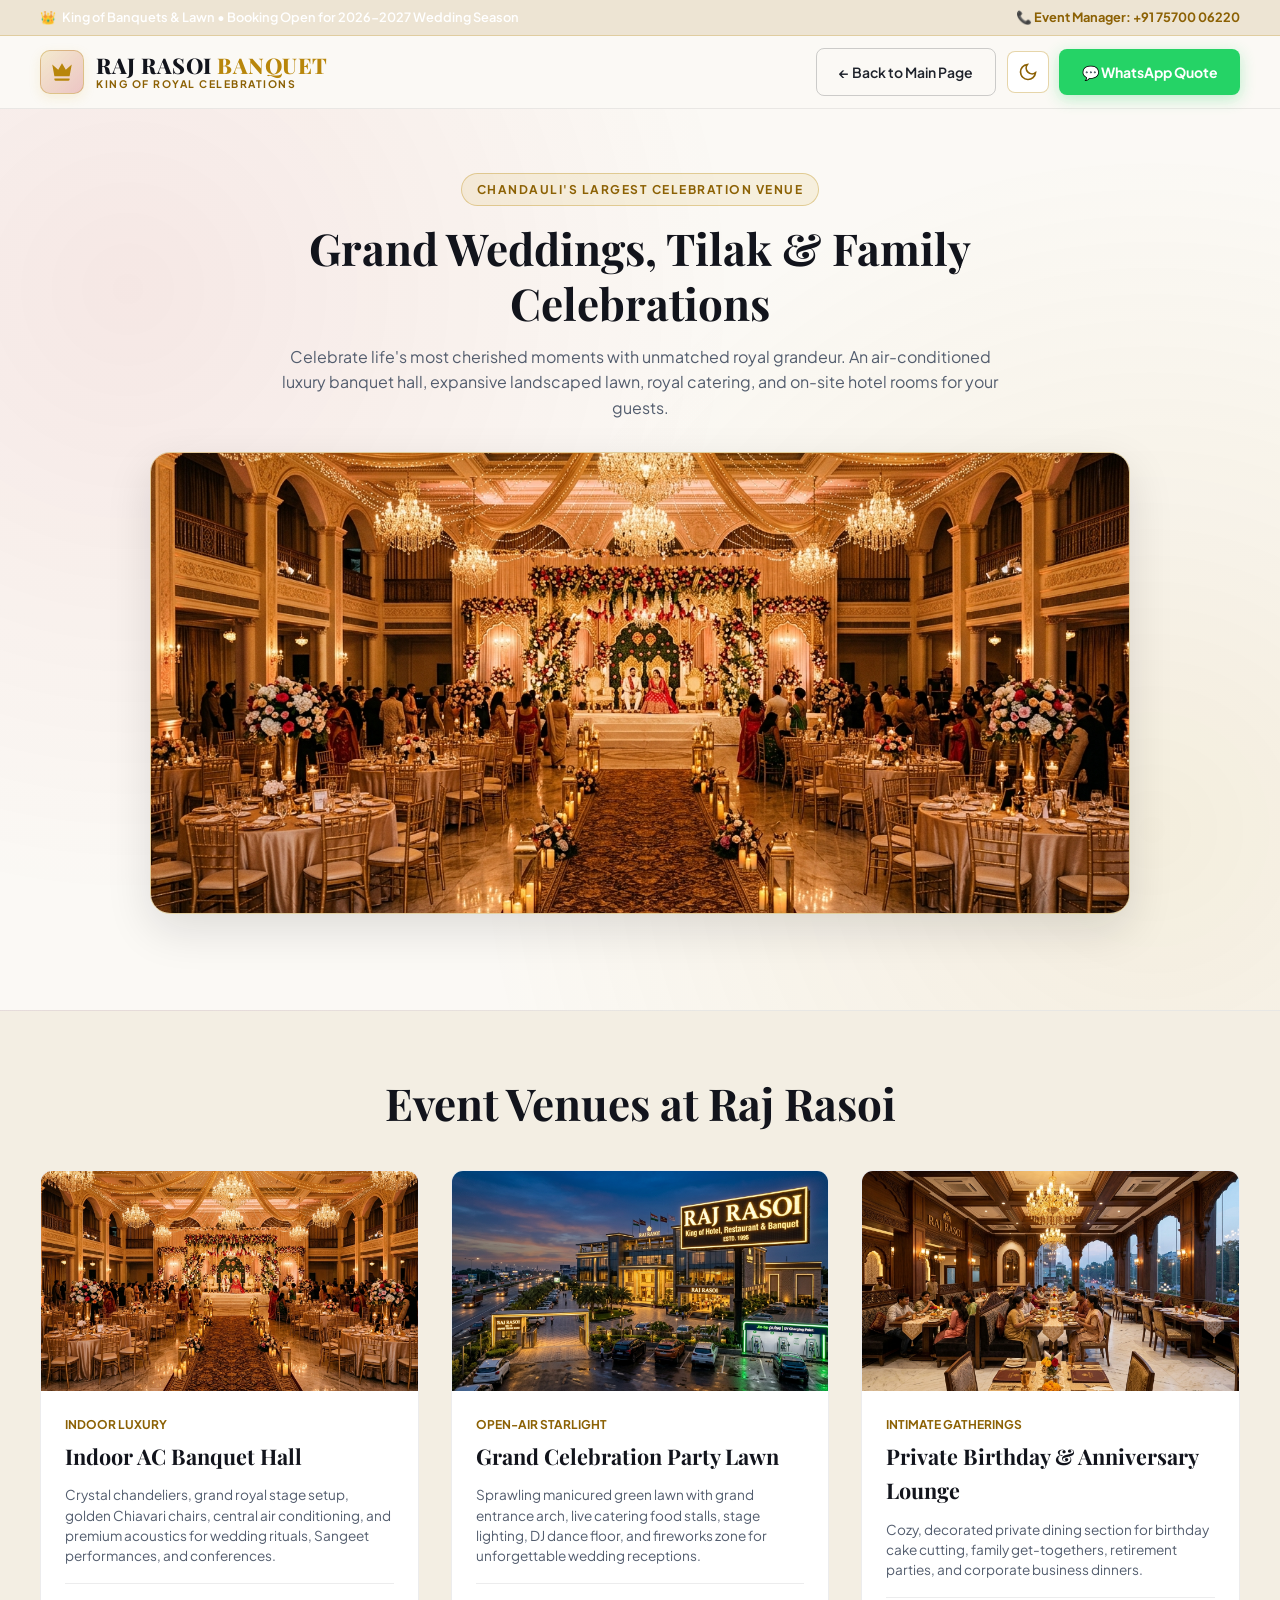
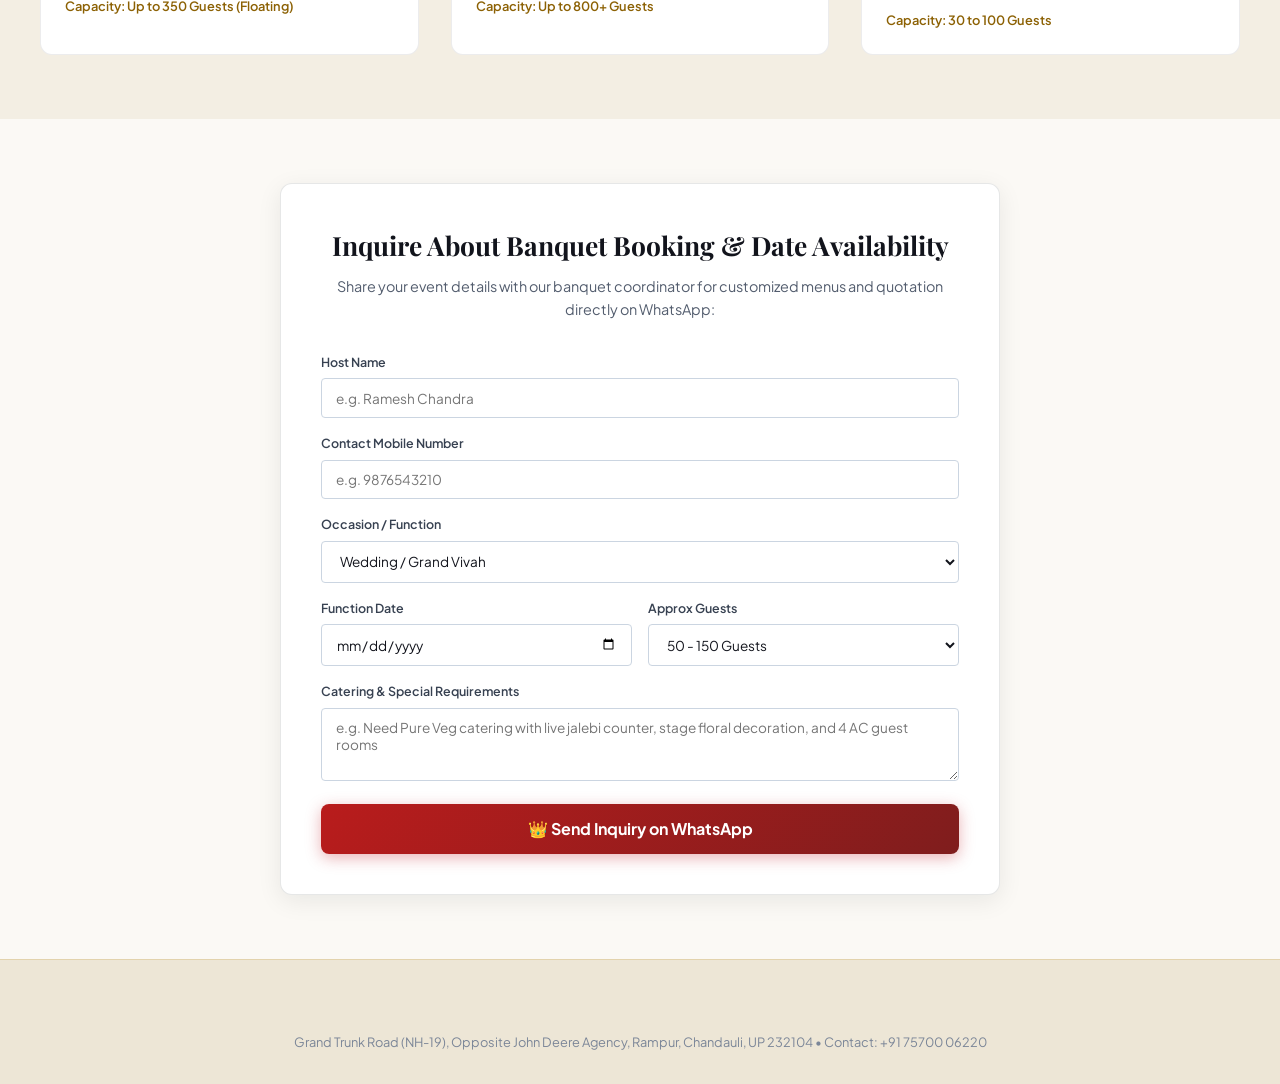
==== banquets.html @ 73fb49f7 "Initial commit: Raj Rasoi (King of Hotel, Restaurants & Banquet) official website with Day/Night the" ====
<!DOCTYPE html>
<html lang="en">
<head>
  <meta charset="UTF-8">
  <meta name="viewport" content="width=device-width, initial-scale=1.0">
  <title>King of Banquets & Wedding Lawn | Raj Rasoi Chandauli (NH-19)</title>
  <meta name="description" content="Chandauli's premier banquet hall and open-air wedding lawn at Raj Rasoi (King of Hotel, Restaurants and Banquet). Host up to 1000+ guests for weddings, Tilak ceremonies, birthdays, and corporate events.">
  
  <link rel="preconnect" href="https://fonts.googleapis.com">
  <link rel="preconnect" href="https://fonts.gstatic.com" crossorigin>
  <link href="https://fonts.googleapis.com/css2?family=Playfair+Display:ital,wght@0,600;0,700;0,800&family=Plus+Jakarta+Sans:wght@400;500;600;700;800&family=Rozha+One&family=Mukta:wght@400;600;700&display=swap" rel="stylesheet">
  
  <link rel="stylesheet" href="assets/css/styles.css">

  <!-- Theme Initialization (Runs before render to prevent flash) -->
  <script>
    (function() {
      var saved = localStorage.getItem('raj_rasoi_theme');
      if (saved === 'light' || (!saved && window.matchMedia && window.matchMedia('(prefers-color-scheme: light)').matches)) {
        document.documentElement.setAttribute('data-theme', 'light');
      } else {
        document.documentElement.setAttribute('data-theme', 'dark');
      }
    })();
  </script>
</head>
<body>

  <!-- Top Bar -->
  <div class="top-notice-bar">
    <div class="container notice-flex">
      <div class="notice-items">
        <div class="notice-item">
          <span style="color:var(--gold-primary);">👑</span>
          <span style="font-weight:600; color:#fff;">King of Banquets & Lawn • Booking Open for 2026-2027 Wedding Season</span>
        </div>
      </div>
      <div class="notice-items">
        <a href="tel:07570006220" style="color:var(--gold-light); font-weight:700;">
          📞 Event Manager: +91 75700 06220
        </a>
      </div>
    </div>
  </div>

  <!-- Header -->
  <header class="navbar">
    <div class="container nav-container">
      <a href="index.html" class="brand-logo">
        <div class="crown-icon-wrap">
          <svg viewBox="0 0 24 24" fill="currentColor"><path d="M5 16L3 5l5.5 5L12 4l3.5 6L21 5l-2 11H5zm14 3c0 .6-.4 1-1 1H6c-.6 0-1-.4-1-1v-1h14v1z"/></svg>
        </div>
        <div class="brand-text">
          <div class="brand-title">RAJ RASOI <span>BANQUET</span></div>
          <div class="brand-tagline">King of Royal Celebrations</div>
        </div>
      </a>

      <div class="nav-actions">
        <a href="index.html" class="btn btn-outline">← Back to Main Page</a>
        <!-- Day / Night Theme Toggle -->
        <button class="theme-toggle-btn" id="themeToggleBtn" title="Switch Theme (Day / Night)" aria-label="Toggle Day and Night Theme">
          <span class="theme-icon sun-icon">
            <svg width="20" height="20" viewBox="0 0 24 24" fill="none" stroke="currentColor" stroke-width="2">
              <circle cx="12" cy="12" r="5"/><line x1="12" y1="1" x2="12" y2="3"/><line x1="12" y1="21" x2="12" y2="23"/>
              <line x1="4.22" y1="4.22" x2="5.64" y2="5.64"/><line x1="18.36" y1="18.36" x2="19.78" y2="19.78"/>
              <line x1="1" y1="12" x2="3" y2="12"/><line x1="21" y1="12" x2="23" y2="12"/>
              <line x1="4.22" y1="19.78" x2="5.64" y2="18.36"/><line x1="18.36" y1="5.64" x2="19.78" y2="4.22"/>
            </svg>
          </span>
          <span class="theme-icon moon-icon">
            <svg width="20" height="20" viewBox="0 0 24 24" fill="none" stroke="currentColor" stroke-width="2">
              <path d="M21 12.79A9 9 0 1 1 11.21 3 7 7 0 0 0 21 12.79z"/>
            </svg>
          </span>
        </button>
        <a href="https://wa.me/917570006220?text=Hello%20Raj%20Rasoi,%20I%20want%20to%20inquire%20about%20Banquet%20Hall%20booking." target="_blank" class="btn btn-whatsapp">
          💬 WhatsApp Quote
        </a>
      </div>
    </div>
  </header>

  <!-- Hero Section -->
  <section class="hero" style="padding: 4rem 0 3rem;">
    <div class="container">
      <div class="section-title-wrap" style="margin-bottom: 2rem;">
        <div class="badge-tag">Chandauli's Largest Celebration Venue</div>
        <h1 class="section-title">Grand Weddings, Tilak & Family Celebrations</h1>
        <p class="section-subtitle">
          Celebrate life's most cherished moments with unmatched royal grandeur. An air-conditioned luxury banquet hall, expansive landscaped lawn, royal catering, and on-site hotel rooms for your guests.
        </p>
      </div>

      <!-- Banquet Visual Showcase -->
      <div style="border-radius:var(--radius-lg); overflow:hidden; border:1px solid var(--border-gold); box-shadow:var(--shadow-lg); max-width:980px; margin:0 auto 3rem;">
        <img src="assets/images/raj_rasoi_banquet.jpg" alt="Raj Rasoi Grand Banquet Hall Decoration" style="width:100%; height:460px; object-fit:cover;">
      </div>
    </div>
  </section>

  <!-- Venue Spaces & Capacities -->
  <section class="section" style="background:var(--bg-secondary); padding:4rem 0;">
    <div class="container">
      <h2 class="section-title" style="text-align:center; margin-bottom:2.5rem;">Event Venues at Raj Rasoi</h2>

      <div style="display:grid; grid-template-columns:repeat(auto-fit, minmax(320px, 1fr)); gap:2rem;">
        <!-- Space 1 -->
        <div style="background:var(--bg-card); border:1px solid var(--border-light); border-radius:var(--radius-md); overflow:hidden;">
          <img src="assets/images/raj_rasoi_banquet.jpg" alt="Indoor AC Royal Hall" style="width:100%; height:220px; object-fit:cover;">
          <div style="padding:1.5rem;">
            <div style="color:var(--gold-light); font-size:0.75rem; font-weight:700; text-transform:uppercase; margin-bottom:0.25rem;">Indoor Luxury</div>
            <h3 style="font-family:var(--font-display); font-size:1.35rem; color:#fff; margin-bottom:0.75rem;">Indoor AC Banquet Hall</h3>
            <p style="font-size:0.85rem; color:var(--text-muted); line-height:1.5; margin-bottom:1rem;">
              Crystal chandeliers, grand royal stage setup, golden Chiavari chairs, central air conditioning, and premium acoustics for wedding rituals, Sangeet performances, and conferences.
            </p>
            <div style="border-top:1px solid var(--border-light); padding-top:0.75rem; font-size:0.8rem; color:var(--gold-light); font-weight:600;">
              Capacity: Up to 350 Guests (Floating)
            </div>
          </div>
        </div>

        <!-- Space 2 -->
        <div style="background:var(--bg-card); border:1px solid var(--border-light); border-radius:var(--radius-md); overflow:hidden;">
          <img src="assets/images/raj_rasoi_facade.jpg" alt="Grand Celebration Party Lawn" style="width:100%; height:220px; object-fit:cover;">
          <div style="padding:1.5rem;">
            <div style="color:var(--gold-light); font-size:0.75rem; font-weight:700; text-transform:uppercase; margin-bottom:0.25rem;">Open-Air Starlight</div>
            <h3 style="font-family:var(--font-display); font-size:1.35rem; color:#fff; margin-bottom:0.75rem;">Grand Celebration Party Lawn</h3>
            <p style="font-size:0.85rem; color:var(--text-muted); line-height:1.5; margin-bottom:1rem;">
              Sprawling manicured green lawn with grand entrance arch, live catering food stalls, stage lighting, DJ dance floor, and fireworks zone for unforgettable wedding receptions.
            </p>
            <div style="border-top:1px solid var(--border-light); padding-top:0.75rem; font-size:0.8rem; color:var(--gold-light); font-weight:600;">
              Capacity: Up to 800+ Guests
            </div>
          </div>
        </div>

        <!-- Space 3 -->
        <div style="background:var(--bg-card); border:1px solid var(--border-light); border-radius:var(--radius-md); overflow:hidden;">
          <img src="assets/images/raj_rasoi_dining.jpg" alt="Private Dining & Birthday Hall" style="width:100%; height:220px; object-fit:cover;">
          <div style="padding:1.5rem;">
            <div style="color:var(--gold-light); font-size:0.75rem; font-weight:700; text-transform:uppercase; margin-bottom:0.25rem;">Intimate Gatherings</div>
            <h3 style="font-family:var(--font-display); font-size:1.35rem; color:#fff; margin-bottom:0.75rem;">Private Birthday & Anniversary Lounge</h3>
            <p style="font-size:0.85rem; color:var(--text-muted); line-height:1.5; margin-bottom:1rem;">
              Cozy, decorated private dining section for birthday cake cutting, family get-togethers, retirement parties, and corporate business dinners.
            </p>
            <div style="border-top:1px solid var(--border-light); padding-top:0.75rem; font-size:0.8rem; color:var(--gold-light); font-weight:600;">
              Capacity: 30 to 100 Guests
            </div>
          </div>
        </div>
      </div>
    </div>
  </section>

  <!-- Banquet Lead Form Section -->
  <section class="section" style="background:var(--bg-primary); padding:4rem 0;">
    <div class="container" style="max-width:760px;">
      <div class="banquet-form-card" style="padding:2.5rem;">
        <h3 style="font-family:var(--font-display); font-size:1.65rem; color:#fff; text-align:center; margin-bottom:0.5rem;">
          Inquire About Banquet Booking & Date Availability
        </h3>
        <p style="color:var(--text-muted); font-size:0.9rem; text-align:center; margin-bottom:2rem;">
          Share your event details with our banquet coordinator for customized menus and quotation directly on WhatsApp:
        </p>

        <form id="banquetInquiryForm">
          <div class="form-group">
            <label class="form-label">Host Name</label>
            <input type="text" id="banquetName" class="form-input" placeholder="e.g. Ramesh Chandra" required>
          </div>

          <div class="form-group">
            <label class="form-label">Contact Mobile Number</label>
            <input type="tel" id="banquetPhone" class="form-input" placeholder="e.g. 9876543210" required>
          </div>

          <div class="form-group">
            <label class="form-label">Occasion / Function</label>
            <select id="banquetEventType" class="form-select">
              <option value="Wedding / Grand Vivah">Wedding / Grand Vivah</option>
              <option value="Tilak Samaroh / Sagai">Tilak Samaroh / Sagai</option>
              <option value="Ring Ceremony / Sangeet">Ring Ceremony / Sangeet</option>
              <option value="Birthday Party Celebration">Birthday Party Celebration</option>
              <option value="Anniversary Party">Anniversary Party</option>
              <option value="Corporate Event / Conference">Corporate Event / Conference</option>
            </select>
          </div>

          <div style="display:grid; grid-template-columns:1fr 1fr; gap:1rem;">
            <div class="form-group">
              <label class="form-label">Function Date</label>
              <input type="date" id="banquetDate" class="form-input">
            </div>
            <div class="form-group">
              <label class="form-label">Approx Guests</label>
              <select id="banquetGuests" class="form-select">
                <option value="50 - 150 Guests">50 - 150 Guests</option>
                <option value="150 - 300 Guests">150 - 300 Guests</option>
                <option value="300 - 600 Guests">300 - 600 Guests</option>
                <option value="600 - 1000+ Guests">600 - 1000+ Guests</option>
              </select>
            </div>
          </div>

          <div class="form-group">
            <label class="form-label">Catering & Special Requirements</label>
            <textarea id="banquetNotes" class="form-textarea" rows="3" placeholder="e.g. Need Pure Veg catering with live jalebi counter, stage floral decoration, and 4 AC guest rooms"></textarea>
          </div>

          <button type="submit" class="btn btn-royal" style="width:100%; padding:0.9rem; font-size:1rem;">
            👑 Send Inquiry on WhatsApp
          </button>
        </form>
      </div>
    </div>
  </section>

  <!-- Footer -->
  <footer class="footer">
    <div class="container" style="text-align:center;">
      <p style="margin-bottom:0.5rem;">
      <p style="font-size:0.8rem; color:var(--text-dim);">
        Grand Trunk Road (NH-19), Opposite John Deere Agency, Rampur, Chandauli, UP 232104 • Contact: +91 75700 06220
      </p>
    </div>
  </footer>

  <!-- Mobile Bottom Sticky Bar -->
  <div class="mobile-bottom-bar">
    <a href="tel:07570006220" class="mobile-bottom-item">
      <svg viewBox="0 0 24 24" fill="none" stroke="currentColor" stroke-width="2"><path d="M22 16.92v3a2 2 0 01-2.18 2 19.79 19.79 0 01-8.63-3.07 19.5 19.5 0 01-6-6 19.79 19.79 0 01-3.07-8.67A2 2 0 014.11 2h3a2 2 0 012 1.72 12.84 12.84 0 00.7 2.81 2 2 0 01-.45 2.11L8.09 9.91a16 16 0 006 6l1.27-1.27a2 2 0 012.11-.45 12.84 12.84 0 002.81.7A2 2 0 0122 16.92z"/></svg>
      <span>Call</span>
    </a>
    <a href="https://wa.me/917570006220?text=Hello%20Raj%20Rasoi,%20I%20want%20to%20inquire%20about%20Banquet%20booking." target="_blank" class="mobile-bottom-item">
      <svg viewBox="0 0 24 24" fill="currentColor"><path d="M.057 24l1.687-6.163c-1.041-1.804-1.588-3.849-1.587-5.946.003-6.556 5.338-11.891 11.893-11.891 3.181.001 6.167 1.24 8.413 3.488 2.245 2.248 3.481 5.236 3.48 8.414-.003 6.557-5.338 11.892-11.893 11.892-1.99-.001-3.951-.5-5.688-1.448l-6.305 1.654zm6.597-3.807c1.676.995 3.276 1.591 5.392 1.592 5.448 0 9.886-4.434 9.889-9.885.002-5.462-4.415-9.89-9.881-9.892-5.452 0-9.887 4.434-9.889 9.884-.001 2.225.651 3.891 1.746 5.634l-.999 3.648 3.742-.981zm11.387-5.464c-.074-.124-.272-.198-.57-.347-.297-.149-1.758-.868-2.031-.967-.272-.099-.47-.149-.669.149-.198.297-.768.967-.941 1.165-.173.198-.347.223-.644.074-.297-.149-1.255-.462-2.39-1.475-.883-.788-1.48-1.761-1.653-2.059-.173-.297-.018-.458.13-.606.134-.133.297-.347.446-.521.151-.172.2-.296.3-.495.099-.198.05-.372-.025-.521-.075-.148-.669-1.611-.916-2.206-.242-.579-.487-.501-.669-.51l-.57-.01c-.198 0-.52.074-.792.372s-1.04 1.016-1.04 2.479 1.065 2.876 1.213 3.074c.149.198 2.095 3.2 5.076 4.487.709.306 1.263.489 1.694.626.712.226 1.36.194 1.872.118.571-.085 1.758-.719 2.006-1.413.248-.695.248-1.29.173-1.414z"/></svg>
      <span>WhatsApp</span>
    </a>
    <a href="banquets.html" class="mobile-bottom-item active">
      <svg viewBox="0 0 24 24" fill="none" stroke="currentColor" stroke-width="2"><path d="M12 2l3.09 6.26L22 9.27l-5 4.87 1.18 6.88L12 17.77l-6.18 3.25L7 14.14 2 9.27l6.91-1.01L12 2z"/></svg>
      <span>Banquets</span>
    </a>
    <a href="menu.html" class="mobile-bottom-item">
      <svg viewBox="0 0 24 24" fill="none" stroke="currentColor" stroke-width="2"><path d="M18 2v6a3 3 0 0 1-3 3 3 3 0 0 1-3-3V2M15 11v11M5 2v8a2 2 0 0 0 2 2h0a2 2 0 0 0 2-2V2M7 12v10"/></svg>
      <span>Menu</span>
    </a>
    <a href="https://www.google.co.in/maps/place/Raj+Rasoi+(King+of+hotel+restaurants+and+banquet)/@25.2571788,83.2780063,2586m/data=!3m1!1e3!4m15!1m8!3m7!1s0x398e163113f2ddc9:0x96f45a8d2ad5f158!2sChandauli,+Uttar+Pradesh+232104!3b1!8m2!3d25.2604696!4d83.264538!16zL20vMDk4NmI4!3m5!1s0x398e175f91fd9eb9:0xf2cc60d8749e1bf0!8m2!3d25.2584902!4d83.2917767!16s%2Fg%2F11jrlz2f46" target="_blank" class="mobile-bottom-item">
      <svg viewBox="0 0 24 24" fill="none" stroke="currentColor" stroke-width="2"><polygon points="3 11 22 2 13 21 11 13 3 11"/></svg>
      <span>Route</span>
    </a>
  </div>

  <script src="assets/js/main.js"></script>
</body>
</html>
---- assets/css/styles.css ----
/* ==========================================================================
   RAJ RASOI - KING OF HOTEL, RESTAURANTS & BANQUET
   Grand Trunk Road (NH-19), Rampur, Opposite John Deere, Chandauli, UP 232104
   Ultra-Luxury Royal Architectural Hospitality Theme
   ========================================================================== */

:root, [data-theme="dark"] {
  /* Royal Night Theme Palette */
  --bg-primary: #0a0c10;
  --bg-secondary: #11141c;
  --bg-card: #161b26;
  --bg-card-hover: #1c2230;
  --bg-glass: rgba(16, 20, 29, 0.92);

  /* Gold & Brass Accents */
  --gold-primary: #d4af37;
  --gold-light: #f3cf65;
  --gold-dark: #b8860b;
  --gold-gradient: linear-gradient(135deg, #f5d77f 0%, #d4af37 50%, #aa8210 100%);

  /* Royal Crimson / Burgundy Accents */
  --royal-red: #c0262d;
  --royal-red-dark: #8b181e;
  --royal-red-light: #e03e46;
  --red-gradient: linear-gradient(135deg, #c0262d 0%, #8b181e 100%);

  /* EV Green Accent */
  --ev-green: #00d26a;
  --ev-green-dark: #009e4f;
  --ev-glow: rgba(0, 210, 106, 0.25);

  /* Veg / Non-Veg Indicators */
  --color-veg: #10b981;
  --color-nonveg: #ef4444;

  /* Typography Colors */
  --text-main: #f8fafc;
  --text-muted: #94a3b8;
  --text-dim: #64748b;
  --text-heading: #ffffff;

  /* Borders & Shadows */
  --border-light: rgba(255, 255, 255, 0.08);
  --border-subtle: rgba(255, 255, 255, 0.14);
  --border-gold: rgba(212, 175, 55, 0.35);
  --border-gold-hover: rgba(212, 175, 55, 0.75);

  --shadow-sm: 0 4px 14px rgba(0, 0, 0, 0.4);
  --shadow-md: 0 10px 30px rgba(0, 0, 0, 0.55);
  --shadow-lg: 0 20px 50px rgba(0, 0, 0, 0.75);
  --shadow-gold: 0 8px 30px rgba(212, 175, 55, 0.2);

  --theme-toggle-bg: #161b26;
  --theme-toggle-border: rgba(212, 175, 55, 0.35);
  --theme-toggle-color: #f3cf65;

  /* Geometry & Fonts */
  --radius-xs: 4px;
  --radius-sm: 8px;
  --radius-md: 12px;
  --radius-lg: 20px;
  --radius-full: 9999px;

  --font-sans: 'Plus Jakarta Sans', system-ui, -apple-system, BlinkMacSystemFont, 'Segoe UI', Roboto, sans-serif;
  --font-display: 'Playfair Display', Georgia, serif;
  --font-hindi: 'Rozha One', 'Mukta', sans-serif;

  --transition: all 0.25s cubic-bezier(0.16, 1, 0.3, 1);
}

[data-theme="light"] {
  /* Royal Sandstone & Warm Gold Day Theme */
  --bg-primary: #fbf9f5;
  --bg-secondary: #f3eee3;
  --bg-card: #ffffff;
  --bg-card-hover: #fcfbfa;
  --bg-glass: rgba(251, 249, 245, 0.94);

  --gold-primary: #b8860b;
  --gold-light: #8c6104;
  --gold-dark: #6e4a02;
  --gold-gradient: linear-gradient(135deg, #d4a938 0%, #b8860b 50%, #8c6104 100%);

  --royal-red: #b91c1c;
  --royal-red-dark: #7f1d1d;
  --royal-red-light: #dc2626;
  --red-gradient: linear-gradient(135deg, #b91c1c 0%, #7f1d1d 100%);

  --ev-green: #059669;
  --ev-green-dark: #047857;
  --ev-glow: rgba(5, 150, 105, 0.2);

  --color-veg: #059669;
  --color-nonveg: #dc2626;

  --text-main: #1f242e;
  --text-muted: #535d6e;
  --text-dim: #7b8698;
  --text-heading: #11141c;

  --border-light: rgba(17, 20, 28, 0.08);
  --border-subtle: rgba(17, 20, 28, 0.14);
  --border-gold: rgba(184, 134, 11, 0.35);
  --border-gold-hover: rgba(184, 134, 11, 0.8);

  --shadow-sm: 0 2px 10px rgba(17, 20, 28, 0.05);
  --shadow-md: 0 6px 24px rgba(17, 20, 28, 0.08);
  --shadow-lg: 0 16px 45px rgba(17, 20, 28, 0.12);
  --shadow-gold: 0 6px 24px rgba(184, 134, 11, 0.15);

  --theme-toggle-bg: #ffffff;
  --theme-toggle-border: rgba(184, 134, 11, 0.35);
  --theme-toggle-color: #8c6104;
}

/* Base Reset */
*, *::before, *::after {
  box-sizing: border-box;
  margin: 0;
  padding: 0;
}

html {
  scroll-behavior: smooth;
  font-size: 16px;
  -webkit-font-smoothing: antialiased;
}

body {
  font-family: var(--font-sans);
  background-color: var(--bg-primary);
  color: var(--text-main);
  line-height: 1.6;
  overflow-x: hidden;
  padding-bottom: 72px; /* space for mobile bottom bar */
}

@media (min-width: 992px) {
  body {
    padding-bottom: 0;
  }
}

img {
  max-width: 100%;
  height: auto;
  display: block;
}

a {
  color: inherit;
  text-decoration: none;
  transition: var(--transition);
}

button {
  font-family: inherit;
  cursor: pointer;
  border: none;
  outline: none;
  background: none;
  transition: var(--transition);
}

ul, ol {
  list-style: none;
}

/* Container */
.container {
  width: 100%;
  max-width: 1240px;
  margin: 0 auto;
  padding: 0 1.25rem;
}

/* Typography Helpers */
.font-display {
  font-family: var(--font-display);
}

.text-gold {
  color: var(--gold-primary);
}

.text-gradient-gold {
  background: var(--gold-gradient);
  -webkit-background-clip: text;
  -webkit-text-fill-color: transparent;
}

.text-gradient-red {
  background: linear-gradient(135deg, #f87171, #dc2626);
  -webkit-background-clip: text;
  -webkit-text-fill-color: transparent;
}

.hindi-text {
  font-family: var(--font-hindi);
  letter-spacing: 0.5px;
}

/* Buttons */
.btn {
  display: inline-flex;
  align-items: center;
  justify-content: center;
  gap: 0.5rem;
  font-weight: 600;
  font-size: 0.875rem;
  padding: 0.75rem 1.4rem;
  border-radius: var(--radius-sm);
  transition: var(--transition);
  text-align: center;
  white-space: nowrap;
}

.btn-primary {
  background: var(--gold-gradient);
  color: #0c0d12;
  box-shadow: 0 4px 15px rgba(212, 175, 55, 0.3);
  font-weight: 700;
}

.btn-primary:hover {
  filter: brightness(1.1);
  transform: translateY(-2px);
  box-shadow: 0 6px 20px rgba(212, 175, 55, 0.45);
}

.btn-royal {
  background: var(--red-gradient);
  color: #ffffff;
  box-shadow: 0 4px 15px rgba(192, 38, 45, 0.35);
  font-weight: 700;
}

.btn-royal:hover {
  filter: brightness(1.15);
  transform: translateY(-2px);
  box-shadow: 0 6px 20px rgba(192, 38, 45, 0.5);
}

.btn-outline {
  background: transparent;
  color: #fff;
  border: 1px solid var(--border-subtle);
}

.btn-outline:hover {
  border-color: var(--gold-primary);
  color: var(--gold-light);
  background: rgba(212, 175, 55, 0.08);
}

.btn-whatsapp {
  background: #25d366;
  color: #ffffff;
  font-weight: 700;
  box-shadow: 0 4px 15px rgba(37, 211, 102, 0.3);
}

.btn-whatsapp:hover {
  background: #20bd5a;
  transform: translateY(-2px);
  box-shadow: 0 6px 20px rgba(37, 211, 102, 0.45);
}

.btn-ev {
  background: linear-gradient(135deg, #00d26a 0%, #009e4f 100%);
  color: #ffffff;
  font-weight: 700;
  box-shadow: 0 4px 15px rgba(0, 210, 106, 0.3);
}

.btn-ev:hover {
  filter: brightness(1.1);
  transform: translateY(-2px);
  box-shadow: 0 6px 20px rgba(0, 210, 106, 0.45);
}

.btn-call {
  background: rgba(255, 255, 255, 0.08);
  color: #fff;
  border: 1px solid var(--border-light);
}

.btn-call:hover {
  background: rgba(255, 255, 255, 0.15);
}

/* Section Header Styles */
.section {
  padding: 5rem 0;
}

.section-title-wrap {
  text-align: center;
  max-width: 720px;
  margin: 0 auto 3.5rem;
}

.badge-tag {
  display: inline-flex;
  align-items: center;
  gap: 0.4rem;
  background: rgba(212, 175, 55, 0.12);
  border: 1px solid var(--border-gold);
  color: var(--gold-light);
  font-size: 0.75rem;
  font-weight: 700;
  text-transform: uppercase;
  letter-spacing: 1.5px;
  padding: 0.35rem 0.9rem;
  border-radius: var(--radius-full);
  margin-bottom: 0.9rem;
}

.badge-tag-ev {
  background: rgba(0, 210, 106, 0.12);
  border-color: rgba(0, 210, 106, 0.35);
  color: #00d26a;
}

.badge-tag-hotel {
  background: rgba(192, 38, 45, 0.12);
  border-color: rgba(192, 38, 45, 0.35);
  color: #f87171;
}

.section-title {
  font-family: var(--font-display);
  font-size: clamp(2rem, 3.5vw, 2.75rem);
  font-weight: 700;
  color: #ffffff;
  line-height: 1.25;
  margin-bottom: 0.85rem;
}

.section-subtitle {
  color: var(--text-muted);
  font-size: 1rem;
  line-height: 1.6;
}

/* ==========================================================================
   TOP HIGHWAY NOTICE BAR
   ========================================================================== */
.top-notice-bar {
  background: #06070a;
  border-bottom: 1px solid var(--border-light);
  padding: 0.45rem 0;
  font-size: 0.8rem;
  color: var(--text-muted);
}

.notice-flex {
  display: flex;
  justify-content: space-between;
  align-items: center;
  flex-wrap: wrap;
  gap: 0.75rem;
}

.notice-items {
  display: flex;
  align-items: center;
  gap: 1.25rem;
  flex-wrap: wrap;
}

.notice-item {
  display: flex;
  align-items: center;
  gap: 0.4rem;
}

.live-indicator {
  width: 8px;
  height: 8px;
  border-radius: 50%;
  background: var(--ev-green);
  box-shadow: 0 0 10px var(--ev-green);
  display: inline-block;
  animation: pulse-dot 2s infinite;
}

@keyframes pulse-dot {
  0% { transform: scale(0.95); box-shadow: 0 0 0 0 rgba(0, 210, 106, 0.7); }
  70% { transform: scale(1.1); box-shadow: 0 0 0 6px rgba(0, 210, 106, 0); }
  100% { transform: scale(0.95); box-shadow: 0 0 0 0 rgba(0, 210, 106, 0); }
}

.ev-badge-pill {
  background: rgba(0, 210, 106, 0.15);
  border: 1px solid rgba(0, 210, 106, 0.4);
  color: #00d26a;
  padding: 0.15rem 0.5rem;
  border-radius: 4px;
  font-weight: 700;
  font-size: 0.72rem;
  display: inline-flex;
  align-items: center;
  gap: 0.25rem;
}

/* ==========================================================================
   NAVIGATION
   ========================================================================== */
.navbar {
  position: sticky;
  top: 0;
  z-index: 100;
  background: var(--bg-glass);
  backdrop-filter: blur(14px);
  -webkit-backdrop-filter: blur(14px);
  border-bottom: 1px solid var(--border-light);
  padding: 0.75rem 0;
  transition: var(--transition);
}

.nav-container {
  display: flex;
  justify-content: space-between;
  align-items: center;
}

.brand-logo {
  display: flex;
  align-items: center;
  gap: 0.75rem;
}

.crown-icon-wrap {
  width: 44px;
  height: 44px;
  border-radius: 10px;
  background: linear-gradient(135deg, rgba(212, 175, 55, 0.2), rgba(192, 38, 45, 0.25));
  border: 1px solid var(--border-gold);
  display: flex;
  align-items: center;
  justify-content: center;
  color: var(--gold-primary);
  box-shadow: 0 4px 12px rgba(212, 175, 55, 0.15);
}

.crown-icon-wrap svg {
  width: 26px;
  height: 26px;
}

.brand-text {
  display: flex;
  flex-direction: column;
}

.brand-title {
  font-family: var(--font-display);
  font-size: 1.35rem;
  font-weight: 800;
  letter-spacing: 0.5px;
  color: #ffffff;
  line-height: 1.1;
}

.brand-title span {
  color: var(--gold-primary);
}

.brand-tagline {
  font-size: 0.65rem;
  font-weight: 700;
  text-transform: uppercase;
  letter-spacing: 1.5px;
  color: var(--gold-light);
  line-height: 1.2;
}

.nav-links {
  display: none;
  align-items: center;
  gap: 1.5rem;
}

@media (min-width: 992px) {
  .nav-links {
    display: flex;
  }
}

.nav-link {
  font-size: 0.875rem;
  font-weight: 600;
  color: var(--text-muted);
  position: relative;
  padding: 0.4rem 0;
}

.nav-link:hover,
.nav-link.active {
  color: var(--gold-light);
}

.nav-link.active::after {
  content: '';
  position: absolute;
  bottom: 0;
  left: 0;
  width: 100%;
  height: 2px;
  background: var(--gold-primary);
  border-radius: 2px;
}

.nav-actions {
  display: flex;
  align-items: center;
  gap: 0.65rem;
}

/* Day / Night Theme Toggle Button */
.theme-toggle-btn {
  position: relative;
  width: 42px;
  height: 42px;
  border-radius: var(--radius-sm);
  background: var(--theme-toggle-bg);
  border: 1px solid var(--theme-toggle-border);
  color: var(--theme-toggle-color);
  display: inline-flex;
  align-items: center;
  justify-content: center;
  cursor: pointer;
  transition: var(--transition);
  flex-shrink: 0;
}

.theme-toggle-btn:hover {
  border-color: var(--gold-primary);
  transform: translateY(-2px);
  box-shadow: 0 4px 14px rgba(212, 175, 55, 0.25);
}

.theme-icon {
  position: absolute;
  width: 20px;
  height: 20px;
  display: flex;
  align-items: center;
  justify-content: center;
  transition: transform 0.35s cubic-bezier(0.4, 0, 0.2, 1), opacity 0.3s ease;
}

/* Dark mode: show Sun icon to switch to day */
:root .sun-icon, [data-theme="dark"] .sun-icon {
  opacity: 1;
  transform: rotate(0deg) scale(1);
}
:root .moon-icon, [data-theme="dark"] .moon-icon {
  opacity: 0;
  transform: rotate(90deg) scale(0.4);
  pointer-events: none;
}

/* Light mode: show Moon icon to switch to night */
[data-theme="light"] .sun-icon {
  opacity: 0;
  transform: rotate(-90deg) scale(0.4);
  pointer-events: none;
}
[data-theme="light"] .moon-icon {
  opacity: 1;
  transform: rotate(0deg) scale(1);
}

.cart-toggle-btn {
  position: relative;
  width: 42px;
  height: 42px;
  border-radius: var(--radius-sm);
  background: var(--bg-card);
  border: 1px solid var(--border-gold);
  color: var(--gold-primary);
  display: flex;
  align-items: center;
  justify-content: center;
  transition: var(--transition);
}

.cart-toggle-btn:hover {
  background: rgba(212, 175, 55, 0.15);
  transform: scale(1.05);
}

.cart-count-badge {
  position: absolute;
  top: -6px;
  right: -6px;
  background: var(--royal-red);
  color: #ffffff;
  font-size: 0.7rem;
  font-weight: 800;
  min-width: 18px;
  height: 18px;
  border-radius: 9999px;
  display: flex;
  align-items: center;
  justify-content: center;
  padding: 0 4px;
  border: 2px solid var(--bg-primary);
}

.mobile-nav-toggle {
  display: flex;
  align-items: center;
  justify-content: center;
  width: 40px;
  height: 40px;
  border-radius: var(--radius-sm);
  background: var(--bg-card);
  border: 1px solid var(--border-light);
  color: #fff;
}

@media (min-width: 992px) {
  .mobile-nav-toggle {
    display: none;
  }
}

/* Mobile Drawer Navigation */
.mobile-nav-menu {
  position: fixed;
  top: 0;
  right: -100%;
  width: 82%;
  max-width: 320px;
  height: 100vh;
  background: var(--bg-secondary);
  border-left: 1px solid var(--border-gold);
  z-index: 1000;
  padding: 2rem 1.5rem;
  display: flex;
  flex-direction: column;
  transition: right 0.3s ease-in-out;
  box-shadow: -10px 0 30px rgba(0,0,0,0.8);
}

.mobile-nav-menu.open {
  right: 0;
}

.mobile-nav-header {
  display: flex;
  justify-content: space-between;
  align-items: center;
  margin-bottom: 2rem;
  padding-bottom: 1rem;
  border-bottom: 1px solid var(--border-light);
}

.mobile-nav-links {
  display: flex;
  flex-direction: column;
  gap: 1.25rem;
}

.mobile-nav-link {
  font-size: 1.05rem;
  font-weight: 600;
  color: #e2e8f0;
  display: flex;
  align-items: center;
  gap: 0.75rem;
}

.mobile-nav-link:hover {
  color: var(--gold-light);
}

.mobile-nav-overlay {
  position: fixed;
  inset: 0;
  background: rgba(0,0,0,0.7);
  z-index: 999;
  opacity: 0;
  pointer-events: none;
  transition: opacity 0.3s ease;
}

.mobile-nav-overlay.open {
  opacity: 1;
  pointer-events: auto;
}

/* ==========================================================================
   HERO SECTION
   ========================================================================== */
.hero {
  position: relative;
  padding: 3.5rem 0 4rem;
  background: radial-gradient(circle at 10% 20%, rgba(192, 38, 45, 0.12) 0%, transparent 45%),
              radial-gradient(circle at 90% 80%, rgba(212, 175, 55, 0.08) 0%, transparent 50%),
              var(--bg-primary);
  border-bottom: 1px solid var(--border-light);
  overflow: hidden;
}

.hero-grid {
  display: grid;
  grid-template-columns: 1fr;
  gap: 3rem;
  align-items: center;
}

@media (min-width: 992px) {
  .hero-grid {
    grid-template-columns: 1.05fr 0.95fr;
  }
}

.hero-content {
  position: relative;
  z-index: 2;
}

.hero-pill-row {
  display: flex;
  align-items: center;
  gap: 0.75rem;
  flex-wrap: wrap;
  margin-bottom: 1.25rem;
}

.hero-rating-box {
  display: inline-flex;
  align-items: center;
  gap: 0.5rem;
  background: rgba(255, 255, 255, 0.05);
  border: 1px solid var(--border-subtle);
  border-radius: var(--radius-full);
  padding: 0.35rem 0.85rem;
  font-size: 0.8rem;
}

.stars {
  color: #f59e0b;
  display: flex;
  align-items: center;
  gap: 2px;
}

.hero-title {
  font-family: var(--font-display);
  font-size: clamp(2.35rem, 5vw, 3.65rem);
  font-weight: 800;
  line-height: 1.15;
  color: #ffffff;
  margin-bottom: 0.85rem;
}

.hero-hindi-tag {
  font-family: var(--font-hindi);
  font-size: 1.25rem;
  color: var(--gold-light);
  margin-bottom: 1.25rem;
  font-weight: 600;
}

.hero-desc {
  font-size: 1.05rem;
  color: var(--text-muted);
  line-height: 1.65;
  margin-bottom: 2rem;
  max-width: 580px;
}

.hero-btn-group {
  display: flex;
  align-items: center;
  gap: 0.85rem;
  flex-wrap: wrap;
  margin-bottom: 2.5rem;
}

.hero-quick-features {
  display: grid;
  grid-template-columns: repeat(2, 1fr);
  gap: 1rem;
  padding-top: 1.5rem;
  border-top: 1px solid var(--border-light);
}

@media (min-width: 640px) {
  .hero-quick-features {
    grid-template-columns: repeat(4, 1fr);
  }
}

.quick-feature-item {
  display: flex;
  align-items: flex-start;
  gap: 0.65rem;
}

.qf-icon {
  width: 34px;
  height: 34px;
  border-radius: 8px;
  background: rgba(212, 175, 55, 0.1);
  border: 1px solid var(--border-gold);
  color: var(--gold-primary);
  display: flex;
  align-items: center;
  justify-content: center;
  flex-shrink: 0;
}

.qf-icon.green {
  background: rgba(0, 210, 106, 0.1);
  border-color: rgba(0, 210, 106, 0.35);
  color: var(--ev-green);
}

.qf-icon.red {
  background: rgba(192, 38, 45, 0.1);
  border-color: rgba(192, 38, 45, 0.35);
  color: var(--royal-red-light);
}

.qf-text h5 {
  font-size: 0.85rem;
  font-weight: 700;
  color: #ffffff;
}

.qf-text p {
  font-size: 0.72rem;
  color: var(--text-dim);
}

/* Hero Visual Showcase */
.hero-visual-card {
  position: relative;
  border-radius: var(--radius-lg);
  overflow: hidden;
  border: 1px solid var(--border-gold);
  box-shadow: var(--shadow-lg), var(--shadow-gold);
  background: var(--bg-card);
}

.hero-visual-card img {
  width: 100%;
  height: 440px;
  object-fit: cover;
  transition: transform 0.6s cubic-bezier(0.16, 1, 0.3, 1);
}

.hero-visual-card:hover img {
  transform: scale(1.03);
}

.hero-visual-overlay {
  position: absolute;
  inset: 0;
  background: linear-gradient(to top, rgba(10, 12, 16, 0.95) 0%, rgba(10, 12, 16, 0.4) 50%, transparent 100%);
  display: flex;
  flex-direction: column;
  justify-content: space-between;
  padding: 1.5rem;
}

.visual-top-tags {
  display: flex;
  justify-content: space-between;
  align-items: center;
  flex-wrap: wrap;
  gap: 0.5rem;
}

.visual-badge {
  background: rgba(10, 12, 16, 0.85);
  backdrop-filter: blur(8px);
  border: 1px solid var(--border-gold);
  color: var(--gold-light);
  font-size: 0.75rem;
  font-weight: 700;
  padding: 0.35rem 0.85rem;
  border-radius: var(--radius-full);
}

.visual-badge-ev {
  background: rgba(0, 210, 106, 0.2);
  backdrop-filter: blur(8px);
  border: 1px solid rgba(0, 210, 106, 0.6);
  color: #00d26a;
  font-size: 0.75rem;
  font-weight: 700;
  padding: 0.35rem 0.85rem;
  border-radius: var(--radius-full);
  display: flex;
  align-items: center;
  gap: 0.35rem;
}

.visual-bottom-info {
  background: rgba(17, 20, 28, 0.85);
  backdrop-filter: blur(10px);
  border: 1px solid var(--border-light);
  border-radius: var(--radius-md);
  padding: 1rem 1.25rem;
}

.visual-bottom-info h4 {
  font-family: var(--font-display);
  font-size: 1.2rem;
  color: #fff;
  margin-bottom: 0.25rem;
}

.visual-bottom-info p {
  font-size: 0.8rem;
  color: var(--text-muted);
}

/* ==========================================================================
   THE 4 PILLARS (SERVICES OVERVIEW)
   ========================================================================== */
.pillars-section {
  background: var(--bg-secondary);
  border-bottom: 1px solid var(--border-light);
}

.pillars-grid {
  display: grid;
  grid-template-columns: 1fr;
  gap: 1.5rem;
}

@media (min-width: 640px) {
  .pillars-grid {
    grid-template-columns: repeat(2, 1fr);
  }
}

@media (min-width: 1024px) {
  .pillars-grid {
    grid-template-columns: repeat(4, 1fr);
  }
}

.pillar-card {
  background: var(--bg-card);
  border: 1px solid var(--border-light);
  border-radius: var(--radius-md);
  overflow: hidden;
  transition: var(--transition);
  display: flex;
  flex-direction: column;
}

.pillar-card:hover {
  transform: translateY(-6px);
  border-color: var(--border-gold);
  box-shadow: var(--shadow-md);
}

.pillar-img-wrap {
  position: relative;
  height: 190px;
  overflow: hidden;
}

.pillar-img-wrap img {
  width: 100%;
  height: 100%;
  object-fit: cover;
  transition: transform 0.5s ease;
}

.pillar-card:hover .pillar-img-wrap img {
  transform: scale(1.08);
}

.pillar-badge {
  position: absolute;
  top: 10px;
  left: 10px;
  background: rgba(10, 12, 16, 0.85);
  backdrop-filter: blur(6px);
  border: 1px solid var(--border-gold);
  color: var(--gold-light);
  font-size: 0.7rem;
  font-weight: 700;
  padding: 0.25rem 0.65rem;
  border-radius: var(--radius-xs);
}

.pillar-body {
  padding: 1.25rem;
  display: flex;
  flex-direction: column;
  flex-grow: 1;
}

.pillar-title {
  font-family: var(--font-display);
  font-size: 1.25rem;
  color: #fff;
  margin-bottom: 0.5rem;
}

.pillar-desc {
  font-size: 0.85rem;
  color: var(--text-muted);
  line-height: 1.5;
  margin-bottom: 1.25rem;
  flex-grow: 1;
}

.pillar-link {
  font-size: 0.8rem;
  font-weight: 700;
  color: var(--gold-primary);
  display: flex;
  align-items: center;
  gap: 0.35rem;
}

.pillar-link:hover {
  color: var(--gold-light);
  gap: 0.55rem;
}

/* ==========================================================================
   MENU & DISHES SECTION
   ========================================================================== */
.menu-section {
  background: var(--bg-primary);
  border-bottom: 1px solid var(--border-light);
}

.menu-controls {
  display: flex;
  flex-direction: column;
  gap: 1.25rem;
  margin-bottom: 2.5rem;
}

.category-tabs-scroll {
  overflow-x: auto;
  white-space: nowrap;
  padding-bottom: 0.5rem;
  -webkit-overflow-scrolling: touch;
}

.category-tabs {
  display: inline-flex;
  gap: 0.65rem;
}

.cat-tab-btn {
  background: var(--bg-card);
  border: 1px solid var(--border-light);
  color: var(--text-muted);
  font-size: 0.85rem;
  font-weight: 600;
  padding: 0.6rem 1.2rem;
  border-radius: var(--radius-full);
  transition: var(--transition);
}

.cat-tab-btn:hover {
  border-color: var(--border-gold);
  color: #fff;
}

.cat-tab-btn.active {
  background: var(--gold-gradient);
  border-color: var(--gold-primary);
  color: #0c0d12;
  font-weight: 700;
  box-shadow: 0 4px 15px rgba(212, 175, 55, 0.25);
}

.menu-filter-row {
  display: flex;
  justify-content: space-between;
  align-items: center;
  flex-wrap: wrap;
  gap: 1rem;
}

.diet-filters {
  display: flex;
  gap: 0.5rem;
}

.diet-btn {
  display: inline-flex;
  align-items: center;
  gap: 0.4rem;
  background: var(--bg-card);
  border: 1px solid var(--border-light);
  padding: 0.4rem 0.85rem;
  border-radius: var(--radius-sm);
  font-size: 0.8rem;
  font-weight: 600;
  color: var(--text-muted);
}

.diet-btn.active-veg {
  border-color: var(--color-veg);
  background: rgba(16, 185, 129, 0.12);
  color: var(--color-veg);
}

.diet-btn.active-nonveg {
  border-color: var(--color-nonveg);
  background: rgba(239, 68, 68, 0.12);
  color: var(--color-nonveg);
}

.veg-icon {
  width: 14px;
  height: 14px;
  border: 1.5px solid var(--color-veg);
  display: inline-flex;
  align-items: center;
  justify-content: center;
  border-radius: 2px;
  padding: 1px;
}

.veg-icon::after {
  content: '';
  width: 6px;
  height: 6px;
  background: var(--color-veg);
  border-radius: 50%;
}

.nonveg-icon {
  width: 14px;
  height: 14px;
  border: 1.5px solid var(--color-nonveg);
  display: inline-flex;
  align-items: center;
  justify-content: center;
  border-radius: 2px;
  padding: 1px;
}

.nonveg-icon::after {
  content: '';
  width: 0;
  height: 0;
  border-left: 3.5px solid transparent;
  border-right: 3.5px solid transparent;
  border-bottom: 7px solid var(--color-nonveg);
}

/* Menu Grid */
.menu-grid {
  display: grid;
  grid-template-columns: 1fr;
  gap: 1.75rem;
}

@media (min-width: 640px) {
  .menu-grid {
    grid-template-columns: repeat(2, 1fr);
  }
}

@media (min-width: 1024px) {
  .menu-grid {
    grid-template-columns: repeat(3, 1fr);
  }
}

.menu-card {
  background: var(--bg-card);
  border: 1px solid var(--border-light);
  border-radius: var(--radius-md);
  overflow: hidden;
  transition: var(--transition);
  display: flex;
  flex-direction: column;
}

.menu-card:hover {
  transform: translateY(-4px);
  border-color: var(--border-gold);
  box-shadow: var(--shadow-md);
}

.menu-card-img-wrap {
  position: relative;
  height: 200px;
  overflow: hidden;
}

.menu-card-img-wrap img {
  width: 100%;
  height: 100%;
  object-fit: cover;
  transition: transform 0.4s ease;
}

.menu-card:hover .menu-card-img-wrap img {
  transform: scale(1.05);
}

.bestseller-badge {
  position: absolute;
  top: 10px;
  left: 10px;
  background: var(--gold-gradient);
  color: #0c0d12;
  font-size: 0.7rem;
  font-weight: 800;
  padding: 0.2rem 0.6rem;
  border-radius: var(--radius-xs);
  box-shadow: 0 2px 8px rgba(0,0,0,0.4);
}

.category-badge-float {
  position: absolute;
  top: 10px;
  right: 10px;
  background: rgba(10, 12, 16, 0.85);
  backdrop-filter: blur(4px);
  border: 1px solid var(--border-light);
  color: var(--text-muted);
  font-size: 0.68rem;
  font-weight: 600;
  padding: 0.2rem 0.5rem;
  border-radius: var(--radius-xs);
}

.menu-card-body {
  padding: 1.25rem;
  display: flex;
  flex-direction: column;
  flex-grow: 1;
}

.menu-card-header {
  display: flex;
  justify-content: space-between;
  align-items: flex-start;
  gap: 0.75rem;
  margin-bottom: 0.5rem;
}

.item-name-group {
  display: flex;
  align-items: center;
  gap: 0.5rem;
}

.item-title {
  font-family: var(--font-display);
  font-size: 1.15rem;
  font-weight: 700;
  color: #ffffff;
  line-height: 1.2;
}

.item-price {
  font-size: 1.15rem;
  font-weight: 800;
  color: var(--gold-light);
  white-space: nowrap;
}

.item-desc {
  font-size: 0.825rem;
  color: var(--text-muted);
  line-height: 1.45;
  margin-bottom: 1.25rem;
  flex-grow: 1;
}

.menu-card-footer {
  display: flex;
  justify-content: space-between;
  align-items: center;
  border-top: 1px solid var(--border-light);
  padding-top: 0.85rem;
}

.portion-text {
  font-size: 0.72rem;
  color: var(--text-dim);
  font-weight: 500;
}

.add-cart-btn {
  background: rgba(212, 175, 55, 0.12);
  border: 1px solid var(--border-gold);
  color: var(--gold-light);
  font-size: 0.78rem;
  font-weight: 700;
  padding: 0.45rem 0.95rem;
  border-radius: var(--radius-xs);
  transition: var(--transition);
}

.add-cart-btn:hover {
  background: var(--gold-primary);
  color: #0c0d12;
  box-shadow: 0 4px 12px rgba(212, 175, 55, 0.3);
}

/* ==========================================================================
   HOTEL & ROOMS SECTION
   ========================================================================== */
.hotel-section {
  background: var(--bg-secondary);
  border-bottom: 1px solid var(--border-light);
}

.hotel-showcase-grid {
  display: grid;
  grid-template-columns: 1fr;
  gap: 2rem;
}

@media (min-width: 992px) {
  .hotel-showcase-grid {
    grid-template-columns: repeat(3, 1fr);
  }
}

.room-card {
  background: var(--bg-card);
  border: 1px solid var(--border-light);
  border-radius: var(--radius-md);
  overflow: hidden;
  display: flex;
  flex-direction: column;
  transition: var(--transition);
}

.room-card:hover {
  transform: translateY(-6px);
  border-color: rgba(192, 38, 45, 0.5);
  box-shadow: var(--shadow-md);
}

.room-img-wrap {
  position: relative;
  height: 220px;
  overflow: hidden;
}

.room-img-wrap img {
  width: 100%;
  height: 100%;
  object-fit: cover;
  transition: transform 0.4s ease;
}

.room-card:hover .room-img-wrap img {
  transform: scale(1.05);
}

.room-price-badge {
  position: absolute;
  bottom: 12px;
  right: 12px;
  background: rgba(10, 12, 16, 0.9);
  backdrop-filter: blur(6px);
  border: 1px solid var(--border-gold);
  border-radius: var(--radius-xs);
  padding: 0.35rem 0.75rem;
  color: #fff;
  font-size: 0.85rem;
}

.room-price-badge strong {
  font-size: 1.1rem;
  color: var(--gold-light);
}

.room-body {
  padding: 1.5rem;
  display: flex;
  flex-direction: column;
  flex-grow: 1;
}

.room-title {
  font-family: var(--font-display);
  font-size: 1.35rem;
  color: #ffffff;
  margin-bottom: 0.5rem;
}

.room-amenities-tags {
  display: flex;
  flex-wrap: wrap;
  gap: 0.4rem;
  margin-bottom: 1rem;
}

.amenity-tag {
  font-size: 0.72rem;
  background: rgba(255, 255, 255, 0.05);
  border: 1px solid var(--border-light);
  padding: 0.2rem 0.55rem;
  border-radius: var(--radius-xs);
  color: var(--text-muted);
}

.room-desc {
  font-size: 0.85rem;
  color: var(--text-muted);
  line-height: 1.5;
  margin-bottom: 1.5rem;
  flex-grow: 1;
}

.room-footer-actions {
  display: flex;
  gap: 0.75rem;
}

/* ==========================================================================
   BANQUET & PARTY LAWN SECTION
   ========================================================================== */
.banquet-section {
  background: var(--bg-primary);
  border-bottom: 1px solid var(--border-light);
}

.banquet-banner {
  background: linear-gradient(135deg, rgba(192, 38, 45, 0.2) 0%, rgba(212, 175, 55, 0.15) 100%), var(--bg-card);
  border: 1px solid var(--border-gold);
  border-radius: var(--radius-lg);
  padding: 2.5rem;
  display: grid;
  grid-template-columns: 1fr;
  gap: 2.5rem;
  align-items: center;
  box-shadow: var(--shadow-lg);
}

@media (min-width: 992px) {
  .banquet-banner {
    grid-template-columns: 1.1fr 0.9fr;
  }
}

.banquet-content h3 {
  font-family: var(--font-display);
  font-size: clamp(1.85rem, 3.5vw, 2.5rem);
  color: #fff;
  margin-bottom: 1rem;
}

.banquet-specs {
  display: grid;
  grid-template-columns: repeat(2, 1fr);
  gap: 1.25rem;
  margin: 1.75rem 0;
}

.spec-item {
  border-left: 2px solid var(--gold-primary);
  padding-left: 0.85rem;
}

.spec-item strong {
  display: block;
  font-size: 1.15rem;
  color: var(--gold-light);
}

.spec-item span {
  font-size: 0.78rem;
  color: var(--text-muted);
}

.banquet-form-card {
  background: var(--bg-secondary);
  border: 1px solid var(--border-light);
  border-radius: var(--radius-md);
  padding: 1.75rem;
  box-shadow: var(--shadow-md);
}

.banquet-form-card h4 {
  font-family: var(--font-display);
  font-size: 1.25rem;
  color: #fff;
  margin-bottom: 0.5rem;
}

.form-group {
  margin-bottom: 1rem;
}

.form-label {
  display: block;
  font-size: 0.78rem;
  font-weight: 600;
  color: var(--text-muted);
  margin-bottom: 0.35rem;
}

.form-input, .form-select, .form-textarea {
  width: 100%;
  background: var(--bg-card);
  border: 1px solid var(--border-light);
  border-radius: var(--radius-xs);
  padding: 0.65rem 0.85rem;
  color: #fff;
  font-size: 0.85rem;
  font-family: inherit;
  transition: var(--transition);
}

.form-input:focus, .form-select:focus, .form-textarea:focus {
  outline: none;
  border-color: var(--gold-primary);
  background: #19202e;
}

/* ==========================================================================
   JIO-BP EV FAST CHARGING POINT SECTION
   ========================================================================== */
.ev-section {
  background: radial-gradient(circle at 80% 50%, rgba(0, 210, 106, 0.12) 0%, transparent 50%), var(--bg-secondary);
  border-bottom: 1px solid var(--border-light);
  position: relative;
}

.ev-grid {
  display: grid;
  grid-template-columns: 1fr;
  gap: 2.5rem;
  align-items: center;
}

@media (min-width: 992px) {
  .ev-grid {
    grid-template-columns: 1fr 1fr;
  }
}

.ev-card-features {
  display: flex;
  flex-direction: column;
  gap: 1.25rem;
  margin-top: 2rem;
}

.ev-feat-row {
  display: flex;
  align-items: flex-start;
  gap: 1rem;
  background: var(--bg-card);
  border: 1px solid var(--border-light);
  border-radius: var(--radius-sm);
  padding: 1rem;
}

.ev-feat-icon {
  width: 38px;
  height: 38px;
  border-radius: 8px;
  background: rgba(0, 210, 106, 0.15);
  color: var(--ev-green);
  display: flex;
  align-items: center;
  justify-content: center;
  flex-shrink: 0;
}

.ev-feat-info h5 {
  font-size: 0.95rem;
  font-weight: 700;
  color: #fff;
}

.ev-feat-info p {
  font-size: 0.8rem;
  color: var(--text-muted);
}

.ev-visual-wrap {
  position: relative;
  border-radius: var(--radius-lg);
  overflow: hidden;
  border: 2px solid rgba(0, 210, 106, 0.35);
  box-shadow: 0 10px 40px rgba(0, 210, 106, 0.15);
}

.ev-visual-wrap img {
  width: 100%;
  height: 380px;
  object-fit: cover;
}

/* ==========================================================================
   REVIEWS & RATINGS
   ========================================================================== */
.reviews-section {
  background: var(--bg-primary);
  border-bottom: 1px solid var(--border-light);
}

.reviews-grid {
  display: grid;
  grid-template-columns: 1fr;
  gap: 1.5rem;
}

@media (min-width: 768px) {
  .reviews-grid {
    grid-template-columns: repeat(3, 1fr);
  }
}

.review-card {
  background: var(--bg-card);
  border: 1px solid var(--border-light);
  border-radius: var(--radius-md);
  padding: 1.75rem;
  display: flex;
  flex-direction: column;
}

.review-header {
  display: flex;
  justify-content: space-between;
  align-items: center;
  margin-bottom: 1rem;
}

.reviewer-info {
  display: flex;
  align-items: center;
  gap: 0.65rem;
}

.avatar {
  width: 40px;
  height: 40px;
  border-radius: 50%;
  background: var(--gold-gradient);
  color: #0c0d12;
  font-weight: 800;
  display: flex;
  align-items: center;
  justify-content: center;
  font-size: 0.95rem;
}

.reviewer-name {
  font-weight: 700;
  font-size: 0.9rem;
  color: #fff;
}

.reviewer-tag {
  font-size: 0.72rem;
  color: var(--text-dim);
}

.review-text {
  font-size: 0.85rem;
  color: var(--text-muted);
  line-height: 1.55;
  margin-bottom: 1rem;
  flex-grow: 1;
}

.review-meta {
  font-size: 0.72rem;
  color: var(--gold-light);
  border-top: 1px solid var(--border-light);
  padding-top: 0.65rem;
}

/* ==========================================================================
   LOCATION & DIRECTIONS
   ========================================================================== */
.location-section {
  background: var(--bg-secondary);
}

.location-grid {
  display: grid;
  grid-template-columns: 1fr;
  gap: 2.5rem;
}

@media (min-width: 992px) {
  .location-grid {
    grid-template-columns: 1fr 1fr;
  }
}

.location-info-card {
  background: var(--bg-card);
  border: 1px solid var(--border-light);
  border-radius: var(--radius-md);
  padding: 2rem;
}

.loc-detail-row {
  display: flex;
  gap: 1rem;
  margin-bottom: 1.5rem;
}

.loc-icon {
  width: 36px;
  height: 36px;
  border-radius: 8px;
  background: rgba(212, 175, 55, 0.1);
  color: var(--gold-primary);
  display: flex;
  align-items: center;
  justify-content: center;
  flex-shrink: 0;
}

.loc-content h5 {
  font-size: 0.95rem;
  font-weight: 700;
  color: #fff;
  margin-bottom: 0.25rem;
}

.loc-content p {
  font-size: 0.825rem;
  color: var(--text-muted);
}

.map-container {
  border-radius: var(--radius-md);
  overflow: hidden;
  border: 1px solid var(--border-gold);
  min-height: 380px;
  box-shadow: var(--shadow-md);
}

.map-container iframe {
  width: 100%;
  height: 100%;
  min-height: 380px;
  border: 0;
}

/* ==========================================================================
   FOOTER
   ========================================================================== */
.footer {
  background: #050608;
  border-top: 1px solid var(--border-light);
  padding: 4rem 0 2rem;
  font-size: 0.85rem;
  color: var(--text-dim);
}

.footer-grid {
  display: grid;
  grid-template-columns: 1fr;
  gap: 2.5rem;
  margin-bottom: 3rem;
}

@media (min-width: 640px) {
  .footer-grid {
    grid-template-columns: repeat(2, 1fr);
  }
}

@media (min-width: 1024px) {
  .footer-grid {
    grid-template-columns: 1.4fr 1fr 1fr 1fr;
  }
}

.footer-col h4 {
  font-family: var(--font-display);
  font-size: 1.15rem;
  color: #fff;
  margin-bottom: 1.25rem;
}

.footer-links {
  display: flex;
  flex-direction: column;
  gap: 0.65rem;
}

.footer-links a:hover {
  color: var(--gold-light);
  transform: translateX(4px);
}

.footer-bottom {
  display: flex;
  justify-content: space-between;
  align-items: center;
  flex-wrap: wrap;
  gap: 1rem;
  padding-top: 2rem;
  border-top: 1px solid var(--border-light);
  font-size: 0.78rem;
}

/* ==========================================================================
   MOBILE STICKY BOTTOM BAR
   ========================================================================== */
.mobile-bottom-bar {
  position: fixed;
  bottom: 0;
  left: 0;
  width: 100%;
  background: rgba(14, 17, 24, 0.96);
  backdrop-filter: blur(16px);
  -webkit-backdrop-filter: blur(16px);
  border-top: 1px solid var(--border-gold);
  z-index: 990;
  display: grid;
  grid-template-columns: repeat(5, 1fr);
  padding: 0.45rem 0.25rem;
  box-shadow: 0 -4px 20px rgba(0,0,0,0.6);
}

@media (min-width: 992px) {
  .mobile-bottom-bar {
    display: none;
  }
}

.mobile-bottom-item {
  display: flex;
  flex-direction: column;
  align-items: center;
  justify-content: center;
  gap: 2px;
  color: var(--text-muted);
  font-size: 0.65rem;
  font-weight: 600;
  text-align: center;
  padding: 0.25rem;
  position: relative;
}

.mobile-bottom-item svg {
  width: 19px;
  height: 19px;
}

.mobile-bottom-item.active,
.mobile-bottom-item:hover {
  color: var(--gold-light);
}

.mobile-bottom-item.highlight-order {
  color: var(--gold-primary);
}

.mobile-bottom-item .badge-dot {
  position: absolute;
  top: 2px;
  right: 18px;
  background: var(--royal-red);
  color: #fff;
  font-size: 0.62rem;
  font-weight: 800;
  min-width: 15px;
  height: 15px;
  border-radius: 9999px;
  display: flex;
  align-items: center;
  justify-content: center;
}

/* ==========================================================================
   ORDER PLATE / CART SLIDE-OUT DRAWER
   ========================================================================== */
.cart-drawer-overlay {
  position: fixed;
  inset: 0;
  background: rgba(0, 0, 0, 0.75);
  backdrop-filter: blur(4px);
  z-index: 1050;
  opacity: 0;
  pointer-events: none;
  transition: opacity 0.3s ease;
}

.cart-drawer-overlay.open {
  opacity: 1;
  pointer-events: auto;
}

.cart-drawer {
  position: fixed;
  top: 0;
  right: -100%;
  width: 100%;
  max-width: 440px;
  height: 100vh;
  background: var(--bg-secondary);
  border-left: 1px solid var(--border-gold);
  z-index: 1060;
  display: flex;
  flex-direction: column;
  transition: right 0.35s cubic-bezier(0.16, 1, 0.3, 1);
  box-shadow: -10px 0 40px rgba(0, 0, 0, 0.8);
}

.cart-drawer.open {
  right: 0;
}

.cart-header {
  padding: 1.25rem 1.5rem;
  background: var(--bg-card);
  border-bottom: 1px solid var(--border-light);
  display: flex;
  justify-content: space-between;
  align-items: center;
}

.cart-header h3 {
  font-family: var(--font-display);
  font-size: 1.25rem;
  color: #fff;
}

.cart-close-btn {
  width: 32px;
  height: 32px;
  border-radius: 6px;
  background: rgba(255, 255, 255, 0.08);
  color: #fff;
  display: flex;
  align-items: center;
  justify-content: center;
}

.cart-type-selector {
  padding: 1rem 1.5rem;
  background: #141822;
  border-bottom: 1px solid var(--border-light);
}

.cart-type-selector label {
  display: block;
  font-size: 0.75rem;
  font-weight: 700;
  color: var(--gold-light);
  margin-bottom: 0.5rem;
  text-transform: uppercase;
  letter-spacing: 0.5px;
}

.type-buttons-group {
  display: grid;
  grid-template-columns: repeat(3, 1fr);
  gap: 0.4rem;
}

.type-btn {
  background: var(--bg-card);
  border: 1px solid var(--border-light);
  color: var(--text-muted);
  font-size: 0.75rem;
  font-weight: 600;
  padding: 0.45rem 0.2rem;
  border-radius: var(--radius-xs);
  text-align: center;
}

.type-btn.active {
  background: var(--gold-gradient);
  border-color: var(--gold-primary);
  color: #0c0d12;
  font-weight: 700;
}

.cart-items-container {
  flex-grow: 1;
  overflow-y: auto;
  padding: 1.25rem 1.5rem;
  display: flex;
  flex-direction: column;
  gap: 1rem;
}

.cart-empty-message {
  text-align: center;
  padding: 3rem 1rem;
  color: var(--text-dim);
}

.cart-empty-message svg {
  width: 48px;
  height: 48px;
  margin: 0 auto 1rem;
  opacity: 0.4;
  color: var(--gold-primary);
}

.cart-item-card {
  display: flex;
  justify-content: space-between;
  align-items: center;
  background: var(--bg-card);
  border: 1px solid var(--border-light);
  border-radius: var(--radius-xs);
  padding: 0.85rem;
}

.cart-item-info h5 {
  font-size: 0.9rem;
  color: #fff;
  margin-bottom: 0.2rem;
}

.cart-item-price {
  font-size: 0.85rem;
  color: var(--gold-light);
  font-weight: 700;
}

.cart-item-qty {
  display: flex;
  align-items: center;
  gap: 0.5rem;
}

.qty-btn {
  width: 26px;
  height: 26px;
  border-radius: 4px;
  background: rgba(255, 255, 255, 0.1);
  color: #fff;
  display: flex;
  align-items: center;
  justify-content: center;
  font-weight: 700;
}

.qty-btn:hover {
  background: var(--gold-primary);
  color: #0c0d12;
}

.qty-val {
  font-weight: 700;
  font-size: 0.85rem;
  min-width: 18px;
  text-align: center;
}

.cart-footer {
  padding: 1.25rem 1.5rem;
  background: var(--bg-card);
  border-top: 1px solid var(--border-light);
}

.order-detail-input {
  width: 100%;
  background: #0f131a;
  border: 1px solid var(--border-light);
  border-radius: var(--radius-xs);
  padding: 0.6rem 0.85rem;
  color: #fff;
  font-size: 0.825rem;
  margin-bottom: 0.85rem;
}

.cart-total-row {
  display: flex;
  justify-content: space-between;
  align-items: center;
  margin-bottom: 1rem;
}

.cart-total-row span {
  color: var(--text-muted);
  font-size: 0.9rem;
}

.cart-total-row strong {
  font-size: 1.35rem;
  color: var(--gold-light);
  font-weight: 800;
}

/* Modal Lightbox */
.lightbox-modal {
  position: fixed;
  inset: 0;
  background: rgba(0, 0, 0, 0.92);
  z-index: 1100;
  display: none;
  align-items: center;
  justify-content: center;
  padding: 1.5rem;
}

.lightbox-modal.open {
  display: flex;
}

.lightbox-content {
  position: relative;
  max-width: 900px;
  width: 100%;
  border-radius: var(--radius-md);
  overflow: hidden;
  border: 1px solid var(--border-gold);
}

.lightbox-close {
  position: absolute;
  top: 15px;
  right: 15px;
  background: rgba(0, 0, 0, 0.7);
  color: #fff;
  width: 36px;
  height: 36px;
  border-radius: 50%;
  display: flex;
  align-items: center;
  justify-content: center;
  z-index: 2;
}

/* Toast Message */
.toast-msg {
  position: fixed;
  bottom: 85px;
  left: 50%;
  transform: translateX(-50%) translateY(30px);
  background: #1e2433;
  border: 1px solid var(--gold-primary);
  color: #fff;
  padding: 0.65rem 1.25rem;
  border-radius: var(--radius-full);
  font-size: 0.85rem;
  font-weight: 600;
  box-shadow: 0 8px 24px rgba(0,0,0,0.5);
  z-index: 1200;
  opacity: 0;
  pointer-events: none;
  transition: all 0.3s cubic-bezier(0.16, 1, 0.3, 1);
  display: flex;
  align-items: center;
  gap: 0.5rem;
}

.toast-msg.show {
  transform: translateX(-50%) translateY(0);
  opacity: 1;
}

/* ==========================================================================
   DAY / LIGHT THEME SPECIFIC COMPONENT OVERRIDES
   ========================================================================== */
[data-theme="light"] h1,
[data-theme="light"] h2,
[data-theme="light"] h3,
[data-theme="light"] h4,
[data-theme="light"] h5,
[data-theme="light"] .section-title,
[data-theme="light"] .hero-title,
[data-theme="light"] .item-title,
[data-theme="light"] .room-title,
[data-theme="light"] .pillar-title,
[data-theme="light"] .reviewer-name,
[data-theme="light"] .brand-title,
[data-theme="light"] .cart-header h3,
[data-theme="light"] .cart-item-info h5,
[data-theme="light"] .scan-title,
[data-theme="light"] .controls-title {
  color: #12141c !important;
}

[data-theme="light"] .top-notice-bar {
  background: #ede4d3;
  border-bottom-color: rgba(184, 134, 11, 0.25);
  color: #4b5563;
}

[data-theme="light"] .top-notice-bar #liveStatusText {
  color: #12141c !important;
}

[data-theme="light"] .navbar {
  background: rgba(251, 249, 245, 0.94);
  border-bottom-color: rgba(18, 20, 26, 0.08);
}

[data-theme="light"] .btn-primary {
  color: #ffffff;
}

[data-theme="light"] .btn-outline {
  border-color: rgba(18, 20, 26, 0.2);
  color: #1e222b;
}

[data-theme="light"] .btn-outline:hover {
  background: rgba(184, 134, 11, 0.1);
  border-color: var(--gold-primary);
  color: var(--gold-dark);
}

[data-theme="light"] .btn-call {
  background: rgba(18, 20, 26, 0.05);
  color: #1e222b;
  border-color: rgba(18, 20, 26, 0.15);
}

[data-theme="light"] .btn-call:hover {
  background: rgba(18, 20, 26, 0.1);
}

[data-theme="light"] .cart-toggle-btn {
  background: #ffffff;
  border-color: var(--border-gold);
  color: var(--gold-dark);
}

[data-theme="light"] .hero {
  background: radial-gradient(circle at 10% 20%, rgba(185, 28, 28, 0.08) 0%, transparent 45%),
              radial-gradient(circle at 90% 80%, rgba(184, 134, 11, 0.1) 0%, transparent 50%),
              var(--bg-primary);
}

[data-theme="light"] .hero-desc {
  color: #4b5563;
}

[data-theme="light"] .hero-hindi-tag {
  color: #8c6104;
}

[data-theme="light"] .hero-rating-box {
  background: #ffffff;
  border-color: rgba(18, 20, 26, 0.12);
}

[data-theme="light"] .hero-quick-features {
  border-top-color: rgba(18, 20, 26, 0.08);
}

[data-theme="light"] .qf-text h5 {
  color: #12141c;
}

[data-theme="light"] .qf-text p {
  color: #6b7280;
}

[data-theme="light"] .visual-bottom-info {
  background: rgba(255, 255, 255, 0.92);
  border-color: rgba(184, 134, 11, 0.3);
}

[data-theme="light"] .visual-bottom-info h4 {
  color: #12141c !important;
}

[data-theme="light"] .visual-bottom-info p {
  color: #4b5563;
}

[data-theme="light"] .cat-tab-btn {
  background: #ffffff;
  border-color: rgba(18, 20, 26, 0.12);
  color: #4b5563;
}

[data-theme="light"] .cat-tab-btn.active {
  background: var(--gold-gradient);
  color: #ffffff;
}

[data-theme="light"] .diet-btn {
  background: #ffffff;
  border-color: rgba(18, 20, 26, 0.12);
  color: #4b5563;
}

[data-theme="light"] .menu-card-footer {
  border-top-color: rgba(18, 20, 26, 0.08);
}

[data-theme="light"] .portion-text {
  color: #6b7280;
}

[data-theme="light"] .add-cart-btn {
  background: rgba(184, 134, 11, 0.1);
  color: #8c6104;
  border-color: rgba(184, 134, 11, 0.35);
}

[data-theme="light"] .add-cart-btn:hover {
  background: var(--gold-primary);
  color: #ffffff;
}

[data-theme="light"] .category-badge-float {
  background: rgba(255, 255, 255, 0.9);
  color: #4b5563;
  border-color: rgba(18, 20, 26, 0.1);
}

[data-theme="light"] .banquet-banner {
  background: linear-gradient(135deg, rgba(185, 28, 28, 0.08) 0%, rgba(184, 134, 11, 0.12) 100%), #ffffff;
  border-color: rgba(184, 134, 11, 0.35);
}

[data-theme="light"] .banquet-form-card {
  background: #ffffff;
  border-color: rgba(18, 20, 26, 0.1);
}

[data-theme="light"] .form-input, 
[data-theme="light"] .form-select, 
[data-theme="light"] .form-textarea {
  background: #ffffff;
  color: #12141c;
  border-color: #cbd5e1;
}

[data-theme="light"] .form-input:focus, 
[data-theme="light"] .form-select:focus, 
[data-theme="light"] .form-textarea:focus {
  background: #ffffff;
  border-color: var(--gold-primary);
}

[data-theme="light"] .form-label {
  color: #374151;
}

[data-theme="light"] .cart-drawer {
  background: #ffffff;
  border-left-color: rgba(184, 134, 11, 0.3);
}

[data-theme="light"] .cart-header {
  background: #f7f3ea;
  border-bottom-color: rgba(18, 20, 26, 0.08);
}

[data-theme="light"] .cart-type-selector {
  background: #fdfaf3;
  border-bottom-color: rgba(18, 20, 26, 0.08);
}

[data-theme="light"] .type-btn {
  background: #ffffff;
  border-color: rgba(18, 20, 26, 0.12);
  color: #4b5563;
}

[data-theme="light"] .type-btn.active {
  background: var(--gold-gradient);
  color: #ffffff;
  border-color: var(--gold-primary);
}

[data-theme="light"] .cart-item-card {
  background: #f9f7f2;
  border-color: rgba(18, 20, 26, 0.08);
}

[data-theme="light"] .qty-btn {
  background: rgba(18, 20, 26, 0.08);
  color: #12141c;
}

[data-theme="light"] .qty-val {
  color: #12141c;
}

[data-theme="light"] .cart-footer {
  background: #f7f3ea;
  border-top-color: rgba(18, 20, 26, 0.08);
}

[data-theme="light"] .order-detail-input {
  background: #ffffff;
  border-color: #cbd5e1;
  color: #12141c;
}

[data-theme="light"] .mobile-bottom-bar {
  background: rgba(255, 255, 255, 0.96);
  border-top-color: rgba(184, 134, 11, 0.35);
}

[data-theme="light"] .mobile-bottom-item {
  color: #64748b;
}

[data-theme="light"] .mobile-bottom-item.active,
[data-theme="light"] .mobile-bottom-item:hover {
  color: var(--gold-dark);
}

[data-theme="light"] .footer {
  background: #ede6d6;
  border-top-color: rgba(184, 134, 11, 0.2);
  color: #4b5563;
}

[data-theme="light"] .ev-feat-row {
  background: #ffffff;
}

[data-theme="light"] .amenity-tag {
  background: rgba(18, 20, 26, 0.04);
  border-color: rgba(18, 20, 26, 0.1);
  color: #4b5563;
}

[data-theme="light"] .room-price-badge {
  background: rgba(255, 255, 255, 0.95);
  border-color: var(--border-gold);
  color: #12141c;
}

[data-theme="light"] .mobile-nav-toggle {
  background: #ffffff;
  color: #12141c;
  border-color: rgba(18, 20, 26, 0.15);
}

[data-theme="light"] .mobile-nav-menu {
  background: #ffffff;
  border-left-color: var(--border-gold);
}

[data-theme="light"] .mobile-nav-link {
  color: #1e222b;
}

[data-theme="light"] .mobile-nav-link:hover {
  color: var(--gold-dark);
}

[data-theme="light"] .menu-search-input {
  background: #ffffff;
  color: #12141c;
  border-color: #cbd5e1;
}

[data-theme="light"] .jump-link {
  background: #ffffff;
  border-color: rgba(18, 20, 26, 0.12);
  color: #4b5563;
}

[data-theme="light"] .category-jump-nav {
  background: rgba(251, 249, 245, 0.96);
  border-bottom-color: rgba(184, 134, 11, 0.3);
}

[data-theme="light"] .toast-msg {
  background: #ffffff;
  color: #12141c;
  border-color: var(--gold-primary);
  box-shadow: 0 8px 24px rgba(18, 20, 26, 0.15);
}
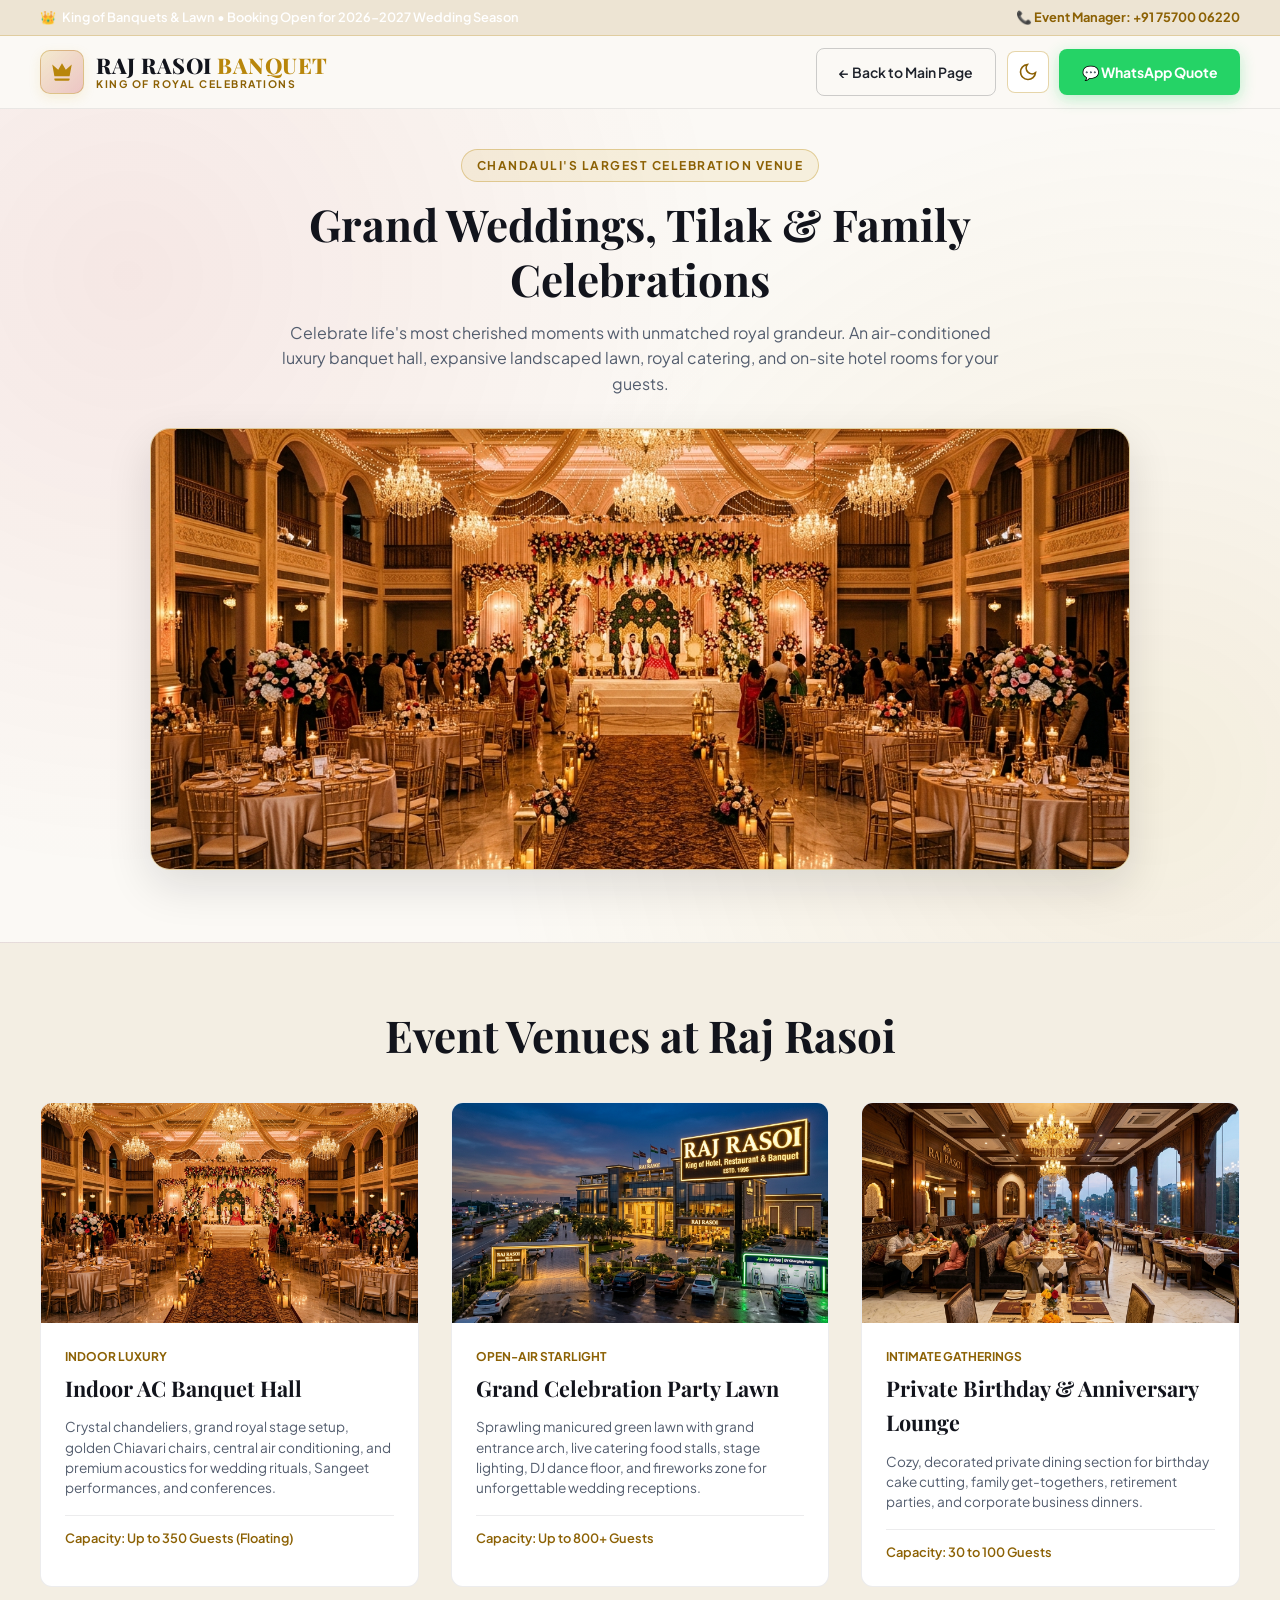
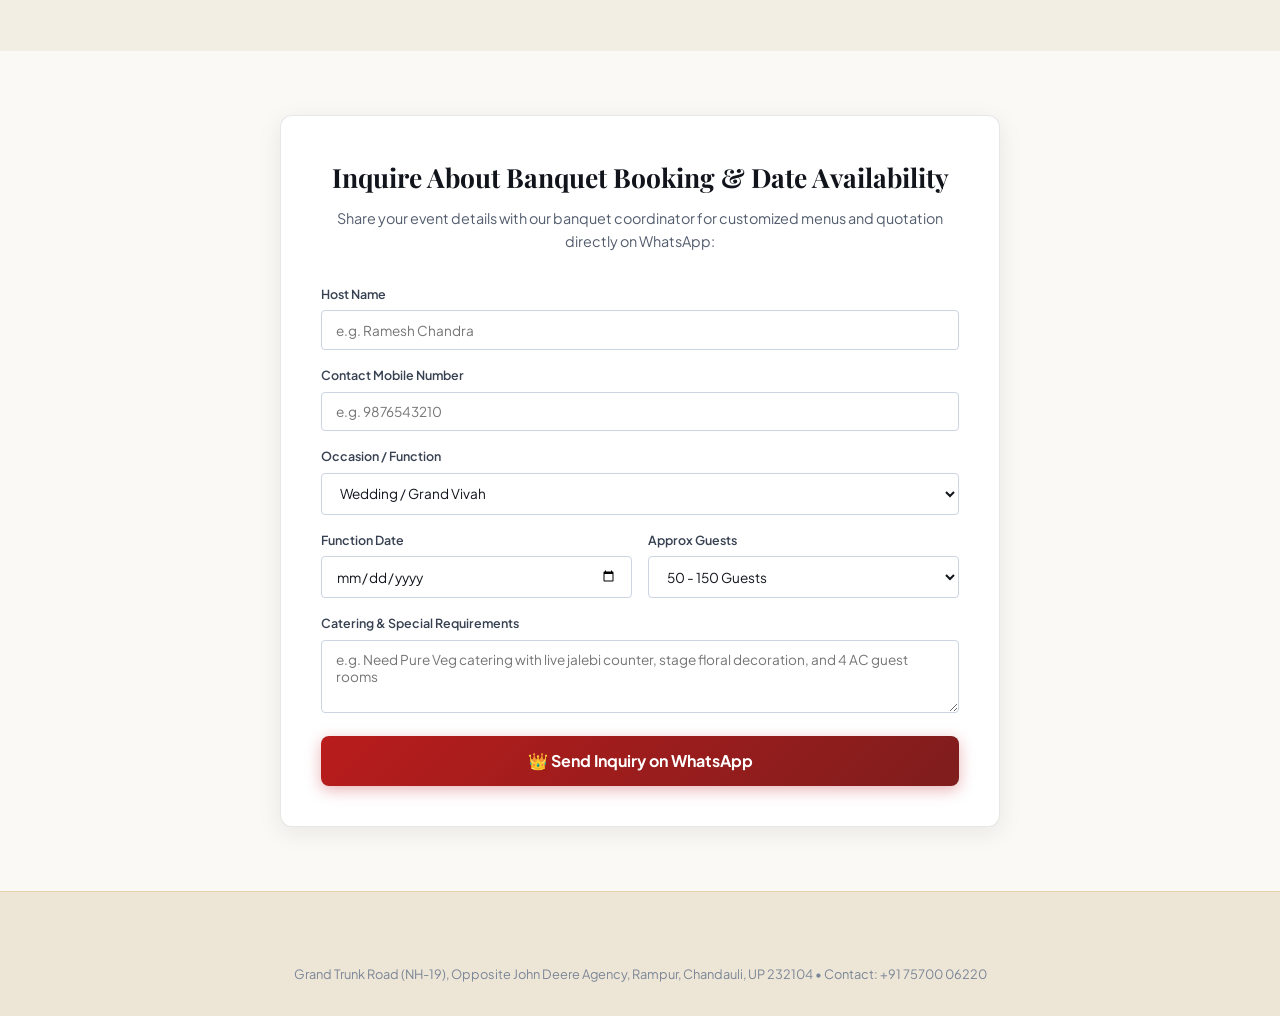
==== commit 41c0e2e4: "Optimize website UI and layout for mobile and phone screens" ====
--- a/banquets.html
+++ b/banquets.html
@@ -57,7 +57,10 @@
       </a>
 
       <div class="nav-actions">
-        <a href="index.html" class="btn btn-outline">← Back to Main Page</a>
+        <a href="index.html" class="btn btn-outline">
+          <span class="nav-back-full">← Back to Main Page</span>
+          <span class="nav-back-short" style="display:none;">← Home</span>
+        </a>
         <!-- Day / Night Theme Toggle -->
         <button class="theme-toggle-btn" id="themeToggleBtn" title="Switch Theme (Day / Night)" aria-label="Toggle Day and Night Theme">
           <span class="theme-icon sun-icon">
@@ -82,7 +85,7 @@
   </header>
 
   <!-- Hero Section -->
-  <section class="hero" style="padding: 4rem 0 3rem;">
+  <section class="hero" style="padding: 2.5rem 0 2rem;">
     <div class="container">
       <div class="section-title-wrap" style="margin-bottom: 2rem;">
         <div class="badge-tag">Chandauli's Largest Celebration Venue</div>
@@ -93,8 +96,8 @@
       </div>
 
       <!-- Banquet Visual Showcase -->
-      <div style="border-radius:var(--radius-lg); overflow:hidden; border:1px solid var(--border-gold); box-shadow:var(--shadow-lg); max-width:980px; margin:0 auto 3rem;">
-        <img src="assets/images/raj_rasoi_banquet.jpg" alt="Raj Rasoi Grand Banquet Hall Decoration" style="width:100%; height:460px; object-fit:cover;">
+      <div style="border-radius:var(--radius-lg); overflow:hidden; border:1px solid var(--border-gold); box-shadow:var(--shadow-lg); max-width:980px; margin:0 auto 2.5rem;">
+        <img src="assets/images/raj_rasoi_banquet.jpg" alt="Raj Rasoi Grand Banquet Hall Decoration" class="hero-showcase-img">
       </div>
     </div>
   </section>
--- a/assets/css/styles.css
+++ b/assets/css/styles.css
@@ -2481,3 +2481,587 @@
   border-color: var(--gold-primary);
   box-shadow: 0 8px 24px rgba(18, 20, 26, 0.15);
 }
+
+/* ==========================================================================
+   MOBILE & PHONE SCREEN ULTRA-OPTIMIZATIONS (320px - 991px)
+   ========================================================================== */
+
+/* Universal Showcase Image Helper */
+.hero-showcase-img {
+  width: 100%;
+  height: 440px;
+  object-fit: cover;
+}
+
+@media (max-width: 991px) {
+  /* Hide desktop text action buttons in navbar on mobile screens */
+  .nav-actions .btn-call,
+  .nav-actions .btn-whatsapp,
+  .nav-actions .btn-royal,
+  .nav-actions > .btn:not(.btn-outline) {
+    display: none !important;
+  }
+
+  .nav-actions {
+    gap: 0.5rem;
+  }
+
+  .theme-toggle-btn,
+  .cart-toggle-btn,
+  .mobile-nav-toggle {
+    width: 38px;
+    height: 38px;
+  }
+
+  /* Compact Navbar */
+  .navbar {
+    padding: 0.5rem 0;
+  }
+
+  .crown-icon-wrap {
+    width: 38px;
+    height: 38px;
+    border-radius: 8px;
+  }
+
+  .crown-icon-wrap svg {
+    width: 22px;
+    height: 22px;
+  }
+
+  .brand-title {
+    font-size: 1.15rem;
+  }
+
+  .brand-tagline {
+    font-size: 0.58rem;
+    letter-spacing: 1px;
+  }
+}
+
+@media (max-width: 768px) {
+  /* Safe area inset support on body for sticky bottom bar */
+  body {
+    padding-bottom: calc(72px + env(safe-area-inset-bottom, 0px)) !important;
+  }
+
+  .container {
+    padding: 0 1rem;
+  }
+
+  /* Compact Top Notice Bar */
+  .top-notice-bar {
+    padding: 0.35rem 0;
+    font-size: 0.72rem;
+  }
+
+  .notice-flex {
+    justify-content: center;
+    gap: 0.4rem;
+  }
+
+  .notice-items {
+    justify-content: center;
+    gap: 0.5rem;
+    flex-wrap: nowrap;
+    overflow-x: auto;
+    scrollbar-width: none;
+    -webkit-overflow-scrolling: touch;
+  }
+
+  .notice-items::-webkit-scrollbar {
+    display: none;
+  }
+
+  .highway-loc-item,
+  .notice-right-items {
+    display: none !important;
+  }
+
+  /* Section Padding reduction */
+  .section {
+    padding: 2.75rem 0;
+  }
+
+  .section-title-wrap {
+    margin: 0 auto 1.75rem;
+  }
+
+  .section-title {
+    font-size: clamp(1.6rem, 5.5vw, 2rem);
+    margin-bottom: 0.6rem;
+  }
+
+  .section-subtitle {
+    font-size: 0.88rem;
+    line-height: 1.5;
+  }
+
+  .badge-tag {
+    font-size: 0.68rem;
+    padding: 0.25rem 0.75rem;
+    margin-bottom: 0.65rem;
+  }
+
+  /* Hero Section */
+  .hero {
+    padding: 1.5rem 0 2rem;
+  }
+
+  .hero-grid {
+    gap: 1.75rem;
+  }
+
+  .hero-title {
+    font-size: clamp(1.75rem, 6.5vw, 2.3rem);
+    line-height: 1.2;
+    margin-bottom: 0.5rem;
+  }
+
+  .hero-hindi-tag {
+    font-size: 1.05rem;
+    margin-bottom: 0.75rem;
+  }
+
+  .hero-desc {
+    font-size: 0.88rem;
+    line-height: 1.55;
+    margin-bottom: 1.25rem;
+  }
+
+  .hero-pill-row {
+    gap: 0.5rem;
+    margin-bottom: 1rem;
+  }
+
+  .hero-rating-box {
+    padding: 0.25rem 0.65rem;
+    font-size: 0.75rem;
+  }
+
+  .hero-btn-group {
+    display: grid;
+    grid-template-columns: 1fr 1fr;
+    gap: 0.6rem;
+    margin-bottom: 1.5rem;
+  }
+
+  .hero-btn-group .btn {
+    width: 100%;
+    padding: 0.75rem 0.5rem !important;
+    font-size: 0.8rem;
+    justify-content: center;
+    white-space: normal;
+    text-align: center;
+    line-height: 1.25;
+  }
+
+  .hero-quick-features {
+    grid-template-columns: repeat(2, 1fr);
+    gap: 0.65rem;
+    padding-top: 1rem;
+  }
+
+  .quick-feature-item {
+    gap: 0.5rem;
+  }
+
+  .qf-icon {
+    width: 30px;
+    height: 30px;
+    border-radius: 6px;
+  }
+
+  .qf-icon svg {
+    width: 15px;
+    height: 15px;
+  }
+
+  .qf-text h5 {
+    font-size: 0.78rem;
+    line-height: 1.2;
+  }
+
+  .qf-text p {
+    font-size: 0.68rem;
+  }
+
+  /* Hero Visual Card on Mobile */
+  .hero-visual-card {
+    border-radius: var(--radius-md);
+  }
+
+  .hero-visual-card img {
+    height: 220px !important;
+    object-fit: cover !important;
+    object-position: center 40% !important;
+  }
+
+  .hero-visual-overlay {
+    padding: 0.85rem;
+  }
+
+  .visual-top-tags {
+    gap: 0.35rem;
+  }
+
+  .visual-badge,
+  .visual-badge-ev {
+    font-size: 0.65rem;
+    padding: 0.22rem 0.55rem;
+  }
+
+  .visual-bottom-info {
+    padding: 0.65rem 0.85rem;
+    border-radius: var(--radius-sm);
+  }
+
+  .visual-bottom-info h4 {
+    font-size: 0.95rem;
+    margin-bottom: 0.15rem;
+  }
+
+  .visual-bottom-info p {
+    font-size: 0.72rem;
+    line-height: 1.35;
+  }
+
+  /* Pillars on Mobile */
+  .pillars-grid {
+    grid-template-columns: 1fr;
+    gap: 1.15rem;
+  }
+
+  .pillar-img-wrap {
+    height: 165px;
+  }
+
+  .pillar-body {
+    padding: 1.1rem;
+  }
+
+  .pillar-title {
+    font-size: 1.15rem;
+  }
+
+  .pillar-desc {
+    font-size: 0.82rem;
+    margin-bottom: 0.85rem;
+  }
+
+  /* Menu Section & Category Tabs */
+  .menu-controls {
+    gap: 0.85rem;
+    margin-bottom: 1.5rem;
+  }
+
+  .category-tabs-scroll {
+    padding: 0.2rem 0.25rem 0.5rem;
+    -webkit-overflow-scrolling: touch;
+    scrollbar-width: none;
+    -ms-overflow-style: none;
+  }
+
+  .category-tabs-scroll::-webkit-scrollbar {
+    display: none;
+  }
+
+  .category-tabs {
+    gap: 0.45rem;
+  }
+
+  .cat-tab-btn {
+    font-size: 0.78rem;
+    padding: 0.45rem 0.9rem;
+    -webkit-tap-highlight-color: transparent;
+  }
+
+  .menu-filter-row {
+    flex-direction: column;
+    align-items: stretch;
+    gap: 0.65rem;
+  }
+
+  .diet-filters {
+    display: grid;
+    grid-template-columns: 1fr 1fr 1fr;
+    gap: 0.4rem;
+  }
+
+  .diet-btn {
+    justify-content: center;
+    padding: 0.45rem 0.4rem;
+    font-size: 0.74rem;
+    text-align: center;
+  }
+
+  .menu-grid {
+    grid-template-columns: 1fr;
+    gap: 1.15rem;
+  }
+
+  .menu-card-img-wrap {
+    height: 170px;
+  }
+
+  .menu-card-body {
+    padding: 1rem;
+  }
+
+  .item-title {
+    font-size: 1.05rem;
+  }
+
+  .item-price {
+    font-size: 1.05rem;
+  }
+
+  .item-desc {
+    font-size: 0.8rem;
+    line-height: 1.4;
+    margin-bottom: 0.85rem;
+  }
+
+  .add-cart-btn {
+    min-height: 40px;
+    padding: 0.5rem 1rem;
+    font-size: 0.82rem;
+    display: inline-flex;
+    align-items: center;
+    justify-content: center;
+    -webkit-tap-highlight-color: transparent;
+    touch-action: manipulation;
+  }
+
+  /* Hotel Rooms Section */
+  .hotel-showcase-grid {
+    grid-template-columns: 1fr;
+    gap: 1.35rem;
+  }
+
+  .room-img-wrap {
+    height: 190px;
+  }
+
+  .room-body {
+    padding: 1.15rem;
+  }
+
+  .room-title {
+    font-size: 1.2rem;
+  }
+
+  .room-desc {
+    font-size: 0.82rem;
+    margin-bottom: 1rem;
+  }
+
+  .room-footer-actions {
+    flex-direction: column;
+  }
+
+  .room-footer-actions .btn {
+    width: 100%;
+    justify-content: center;
+  }
+
+  /* Banquet Section */
+  .banquet-banner {
+    padding: 1.35rem 1rem;
+    gap: 1.5rem;
+    border-radius: var(--radius-md);
+  }
+
+  .banquet-content h3 {
+    font-size: 1.55rem;
+    line-height: 1.25;
+  }
+
+  .banquet-specs {
+    grid-template-columns: 1fr 1fr;
+    gap: 0.85rem;
+    margin: 1.25rem 0;
+  }
+
+  .spec-item strong {
+    font-size: 1.05rem;
+  }
+
+  .spec-item span {
+    font-size: 0.72rem;
+  }
+
+  .banquet-form-card {
+    padding: 1.25rem 1rem;
+  }
+
+  /* Inputs iOS font zoom prevention (must be at least 16px) */
+  .form-input, .form-select, .form-textarea, .order-detail-input, .menu-search-input {
+    font-size: 16px !important;
+  }
+
+  /* EV Fast Charging */
+  .ev-grid {
+    gap: 1.5rem;
+  }
+
+  .ev-visual-wrap img {
+    height: 220px;
+  }
+
+  .ev-card-features {
+    gap: 0.85rem;
+    margin-top: 1.25rem;
+  }
+
+  .ev-feat-row {
+    padding: 0.85rem;
+  }
+
+  /* Reviews */
+  .reviews-grid {
+    grid-template-columns: 1fr;
+    gap: 1rem;
+  }
+
+  .review-card {
+    padding: 1.25rem 1rem;
+  }
+
+  /* Location Map */
+  .location-grid {
+    gap: 1.5rem;
+  }
+
+  .location-info-card {
+    padding: 1.25rem 1rem;
+  }
+
+  .map-container {
+    min-height: 250px;
+    height: 250px;
+  }
+
+  .map-container iframe {
+    min-height: 250px;
+    height: 250px;
+  }
+
+  /* Subpages Showcase Photo */
+  .hero-showcase-img {
+    height: 220px !important;
+  }
+
+  /* Footer */
+  .footer {
+    padding: 2.5rem 0 1.5rem;
+  }
+
+  .footer-grid {
+    gap: 1.75rem;
+    margin-bottom: 2rem;
+  }
+
+  /* Sticky Bottom Bar touch feedback & safe area */
+  .mobile-bottom-bar {
+    padding-bottom: calc(0.35rem + env(safe-area-inset-bottom, 0px));
+  }
+
+  .mobile-bottom-item {
+    -webkit-tap-highlight-color: transparent;
+    touch-action: manipulation;
+  }
+
+  .mobile-bottom-item:active {
+    transform: scale(0.92);
+  }
+}
+
+/* Small Screens (e.g. iPhone SE, Fold, Galaxy S, 320px - 480px) */
+@media (max-width: 480px) {
+  .brand-title {
+    font-size: 1.05rem;
+  }
+
+  .brand-tagline {
+    font-size: 0.54rem;
+  }
+
+  .crown-icon-wrap {
+    width: 34px;
+    height: 34px;
+  }
+
+  .crown-icon-wrap svg {
+    width: 19px;
+    height: 19px;
+  }
+
+  .theme-toggle-btn,
+  .cart-toggle-btn,
+  .mobile-nav-toggle {
+    width: 34px;
+    height: 34px;
+  }
+
+  .theme-toggle-btn svg,
+  .cart-toggle-btn svg,
+  .mobile-nav-toggle svg {
+    width: 18px;
+    height: 18px;
+  }
+
+  .nav-actions {
+    gap: 0.35rem;
+  }
+
+  .nav-actions .btn-outline {
+    padding: 0.35rem 0.55rem !important;
+    font-size: 0.72rem !important;
+  }
+
+  .nav-back-full {
+    display: none !important;
+  }
+
+  .nav-back-short {
+    display: inline !important;
+  }
+
+  /* Cart Drawer takes full screen on phone for effortless checkout */
+  .cart-drawer {
+    width: 100%;
+    max-width: 100%;
+    border-left: none;
+  }
+
+  .cart-header {
+    padding: 1rem 1.15rem;
+  }
+
+  .cart-items-container {
+    padding: 1rem 1.15rem;
+  }
+
+  .cart-footer {
+    padding: 1rem 1.15rem;
+    padding-bottom: calc(1rem + env(safe-area-inset-bottom, 0px));
+  }
+
+  /* Category Sticky Jump Nav on menu.html */
+  .category-jump-nav {
+    top: 54px;
+    padding: 0.45rem 0;
+  }
+
+  .jump-links {
+    padding: 0 0.5rem;
+    gap: 0.35rem;
+  }
+
+  .jump-link {
+    padding: 0.32rem 0.65rem;
+    font-size: 0.72rem;
+  }
+}
+
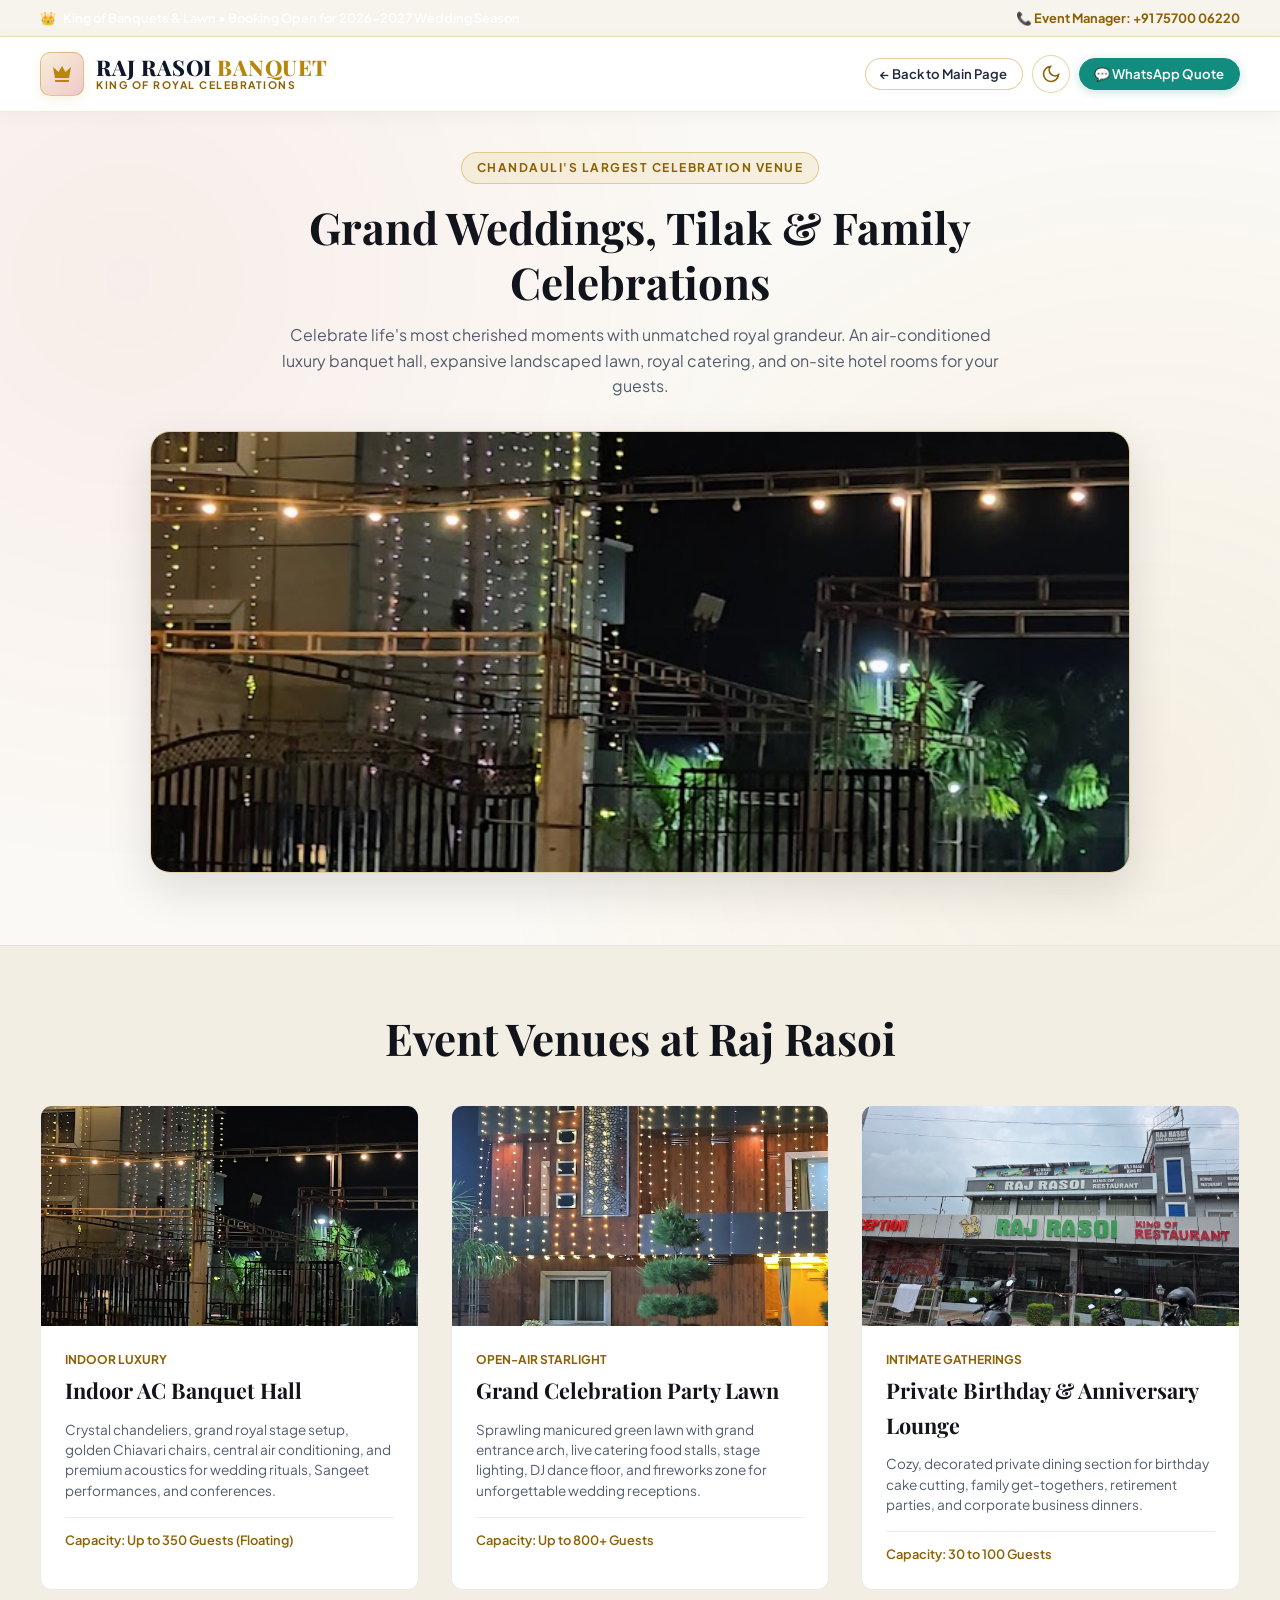
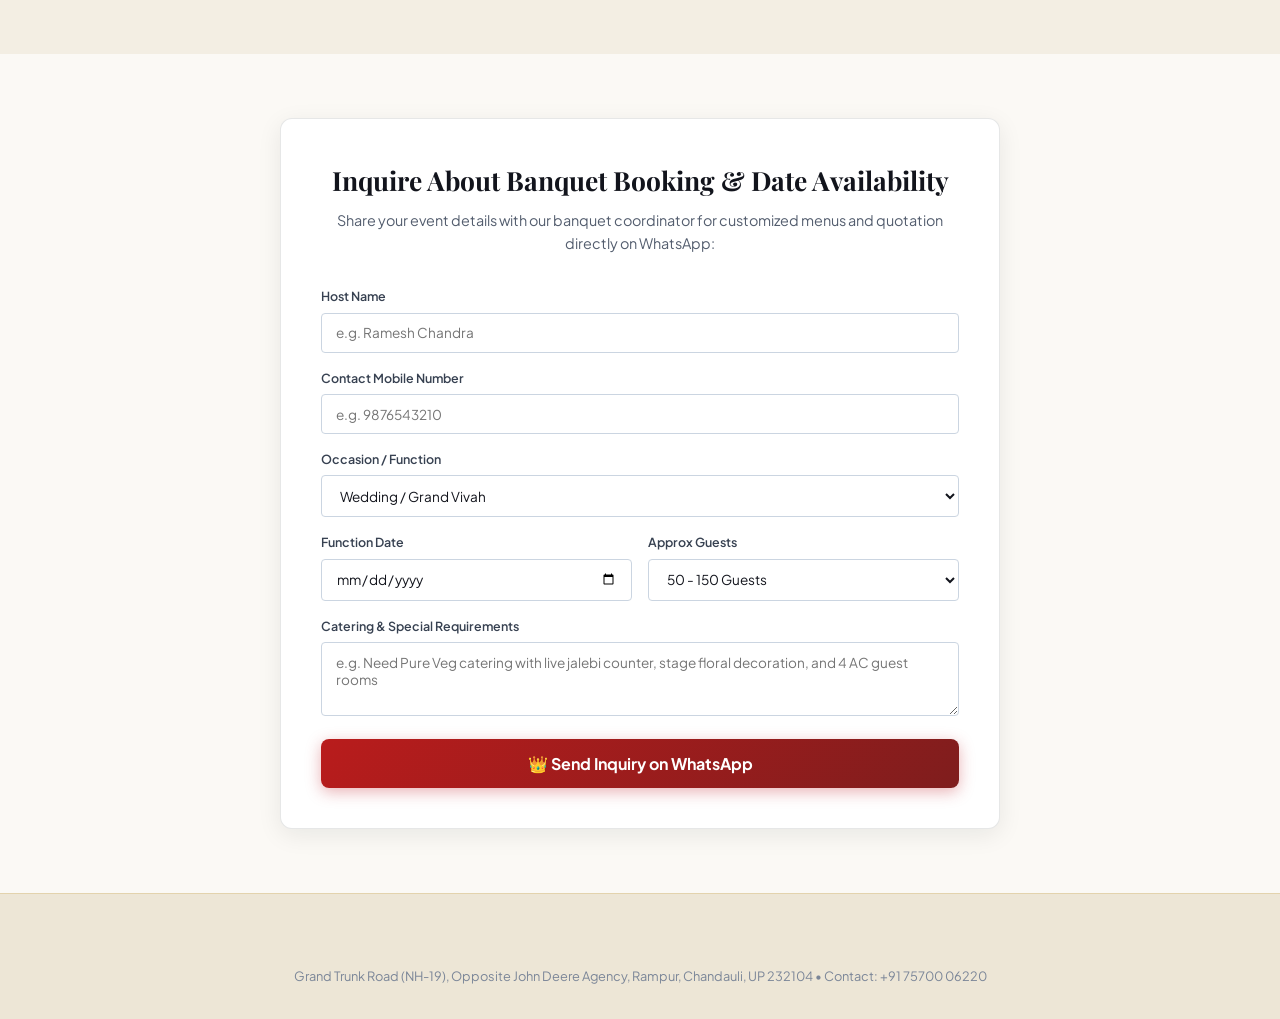
==== commit 140a9296: "Integrate real Google Maps photos for Raj Rasoi exterior, hotel, banquet, EV charger and food dishes" ====
--- a/banquets.html
+++ b/banquets.html
@@ -125,7 +125,7 @@
 
         <!-- Space 2 -->
         <div style="background:var(--bg-card); border:1px solid var(--border-light); border-radius:var(--radius-md); overflow:hidden;">
-          <img src="assets/images/raj_rasoi_facade.jpg" alt="Grand Celebration Party Lawn" style="width:100%; height:220px; object-fit:cover;">
+          <img src="assets/images/raj_rasoi_hotel_room.jpg" alt="Grand Celebration Party Lawn" style="width:100%; height:220px; object-fit:cover;">
           <div style="padding:1.5rem;">
             <div style="color:var(--gold-light); font-size:0.75rem; font-weight:700; text-transform:uppercase; margin-bottom:0.25rem;">Open-Air Starlight</div>
             <h3 style="font-family:var(--font-display); font-size:1.35rem; color:#fff; margin-bottom:0.75rem;">Grand Celebration Party Lawn</h3>
--- a/assets/css/styles.css
+++ b/assets/css/styles.css
@@ -121,6 +121,9 @@
 }
 
 html {
+  overflow-x: hidden;
+  max-width: 100%;
+  width: 100%;
   scroll-behavior: smooth;
   font-size: 16px;
   -webkit-font-smoothing: antialiased;
@@ -132,6 +135,9 @@
   color: var(--text-main);
   line-height: 1.6;
   overflow-x: hidden;
+  max-width: 100%;
+  width: 100%;
+  position: relative;
   padding-bottom: 72px; /* space for mobile bottom bar */
 }
 
@@ -254,16 +260,18 @@
 }
 
 .btn-whatsapp {
-  background: #25d366;
+  background: #128c7e;
   color: #ffffff;
-  font-weight: 700;
-  box-shadow: 0 4px 15px rgba(37, 211, 102, 0.3);
+  font-weight: 600;
+  border: 1px solid #128c7e;
+  box-shadow: 0 2px 10px rgba(18, 140, 126, 0.25);
 }
 
 .btn-whatsapp:hover {
-  background: #20bd5a;
+  background: #0f766e;
+  border-color: #0f766e;
   transform: translateY(-2px);
-  box-shadow: 0 6px 20px rgba(37, 211, 102, 0.45);
+  box-shadow: 0 4px 16px rgba(18, 140, 126, 0.38);
 }
 
 .btn-ev {
@@ -280,13 +288,15 @@
 }
 
 .btn-call {
-  background: rgba(255, 255, 255, 0.08);
-  color: #fff;
-  border: 1px solid var(--border-light);
+  background: rgba(255, 255, 255, 0.06);
+  color: #ffffff;
+  border: 1px solid var(--border-gold);
 }
 
 .btn-call:hover {
-  background: rgba(255, 255, 255, 0.15);
+  background: rgba(212, 175, 55, 0.15);
+  color: var(--gold-light);
+  transform: translateY(-2px);
 }
 
 /* Section Header Styles */
@@ -347,32 +357,34 @@
    TOP HIGHWAY NOTICE BAR
    ========================================================================== */
 .top-notice-bar {
-  background: #06070a;
+  background: #080a0e;
   border-bottom: 1px solid var(--border-light);
-  padding: 0.45rem 0;
+  padding: 0.48rem 0;
   font-size: 0.8rem;
   color: var(--text-muted);
+  transition: var(--transition);
 }
 
 .notice-flex {
   display: flex;
   justify-content: space-between;
   align-items: center;
-  flex-wrap: wrap;
-  gap: 0.75rem;
+  flex-wrap: nowrap;
+  gap: 1.5rem;
+  width: 100%;
 }
 
 .notice-items {
   display: flex;
   align-items: center;
   gap: 1.25rem;
-  flex-wrap: wrap;
+  white-space: nowrap;
 }
 
 .notice-item {
   display: flex;
   align-items: center;
-  gap: 0.4rem;
+  gap: 0.45rem;
 }
 
 .live-indicator {
@@ -391,17 +403,41 @@
   100% { transform: scale(0.95); box-shadow: 0 0 0 0 rgba(0, 210, 106, 0); }
 }
 
+.status-open-text {
+  color: var(--ev-green);
+  font-weight: 700;
+}
+
+.status-closed-text {
+  color: #ef4444;
+  font-weight: 700;
+}
+
 .ev-badge-pill {
-  background: rgba(0, 210, 106, 0.15);
-  border: 1px solid rgba(0, 210, 106, 0.4);
+  background: rgba(0, 210, 106, 0.12);
+  border: 1px solid rgba(0, 210, 106, 0.35);
   color: #00d26a;
-  padding: 0.15rem 0.5rem;
-  border-radius: 4px;
+  padding: 0.2rem 0.65rem;
+  border-radius: var(--radius-full);
   font-weight: 700;
   font-size: 0.72rem;
   display: inline-flex;
   align-items: center;
-  gap: 0.25rem;
+  gap: 0.3rem;
+  white-space: nowrap;
+}
+
+.notice-phone-link {
+  color: var(--gold-light);
+  font-weight: 700;
+  display: flex;
+  align-items: center;
+  gap: 4px;
+  transition: var(--transition);
+}
+
+.notice-phone-link:hover {
+  color: #ffffff;
 }
 
 /* ==========================================================================
@@ -411,11 +447,11 @@
   position: sticky;
   top: 0;
   z-index: 100;
-  background: var(--bg-glass);
-  backdrop-filter: blur(14px);
-  -webkit-backdrop-filter: blur(14px);
+  background: rgba(10, 12, 16, 0.94);
+  backdrop-filter: blur(16px);
+  -webkit-backdrop-filter: blur(16px);
   border-bottom: 1px solid var(--border-light);
-  padding: 0.75rem 0;
+  padding: 0;
   transition: var(--transition);
 }
 
@@ -423,12 +459,14 @@
   display: flex;
   justify-content: space-between;
   align-items: center;
+  height: 74px;
 }
 
 .brand-logo {
   display: flex;
   align-items: center;
   gap: 0.75rem;
+  flex-shrink: 0;
 }
 
 .crown-icon-wrap {
@@ -442,11 +480,12 @@
   justify-content: center;
   color: var(--gold-primary);
   box-shadow: 0 4px 12px rgba(212, 175, 55, 0.15);
+  flex-shrink: 0;
 }
 
 .crown-icon-wrap svg {
-  width: 26px;
-  height: 26px;
+  width: 24px;
+  height: 24px;
 }
 
 .brand-text {
@@ -461,6 +500,7 @@
   letter-spacing: 0.5px;
   color: #ffffff;
   line-height: 1.1;
+  white-space: nowrap;
 }
 
 .brand-title span {
@@ -474,12 +514,14 @@
   letter-spacing: 1.5px;
   color: var(--gold-light);
   line-height: 1.2;
+  white-space: nowrap;
 }
 
 .nav-links {
   display: none;
   align-items: center;
-  gap: 1.5rem;
+  gap: 1.35rem;
+  white-space: nowrap;
 }
 
 @media (min-width: 992px) {
@@ -489,11 +531,13 @@
 }
 
 .nav-link {
-  font-size: 0.875rem;
+  font-size: 0.88rem;
   font-weight: 600;
   color: var(--text-muted);
   position: relative;
-  padding: 0.4rem 0;
+  padding: 0.45rem 0;
+  white-space: nowrap;
+  letter-spacing: 0.2px;
 }
 
 .nav-link:hover,
@@ -507,7 +551,7 @@
   bottom: 0;
   left: 0;
   width: 100%;
-  height: 2px;
+  height: 2.5px;
   background: var(--gold-primary);
   border-radius: 2px;
 }
@@ -515,15 +559,52 @@
 .nav-actions {
   display: flex;
   align-items: center;
-  gap: 0.65rem;
+  gap: 0.55rem;
+  flex-shrink: 0;
+}
+
+.nav-actions .btn {
+  padding: 0.44rem 0.92rem;
+  font-size: 0.82rem;
+  border-radius: var(--radius-full);
+  gap: 0.4rem;
+  font-weight: 600;
+  line-height: 1.2;
+}
+
+.nav-actions .btn-royal {
+  padding: 0.46rem 1.05rem;
+  font-weight: 700;
+}
+
+@media (min-width: 992px) and (max-width: 1220px) {
+  .nav-links {
+    gap: 0.85rem;
+  }
+  .nav-link {
+    font-size: 0.82rem;
+  }
+  .nav-actions {
+    gap: 0.4rem;
+  }
+  .nav-actions .btn {
+    padding: 0.38rem 0.72rem;
+    font-size: 0.78rem;
+  }
+  .brand-title {
+    font-size: 1.15rem;
+  }
+  .brand-tagline {
+    font-size: 0.65rem;
+  }
 }
 
 /* Day / Night Theme Toggle Button */
 .theme-toggle-btn {
   position: relative;
-  width: 42px;
-  height: 42px;
-  border-radius: var(--radius-sm);
+  width: 38px;
+  height: 38px;
+  border-radius: var(--radius-full);
   background: var(--theme-toggle-bg);
   border: 1px solid var(--theme-toggle-border);
   color: var(--theme-toggle-color);
@@ -575,9 +656,9 @@
 
 .cart-toggle-btn {
   position: relative;
-  width: 42px;
-  height: 42px;
-  border-radius: var(--radius-sm);
+  width: 38px;
+  height: 38px;
+  border-radius: var(--radius-full);
   background: var(--bg-card);
   border: 1px solid var(--border-gold);
   color: var(--gold-primary);
@@ -585,6 +666,7 @@
   align-items: center;
   justify-content: center;
   transition: var(--transition);
+  flex-shrink: 0;
 }
 
 .cart-toggle-btn:hover {
@@ -632,22 +714,28 @@
 .mobile-nav-menu {
   position: fixed;
   top: 0;
-  right: -100%;
+  right: 0;
   width: 82%;
   max-width: 320px;
   height: 100vh;
+  height: 100dvh;
   background: var(--bg-secondary);
   border-left: 1px solid var(--border-gold);
   z-index: 1000;
   padding: 2rem 1.5rem;
   display: flex;
   flex-direction: column;
-  transition: right 0.3s ease-in-out;
+  transform: translateX(105%);
+  visibility: hidden;
+  pointer-events: none;
+  transition: transform 0.3s cubic-bezier(0.16, 1, 0.3, 1), visibility 0.3s ease;
   box-shadow: -10px 0 30px rgba(0,0,0,0.8);
 }
 
 .mobile-nav-menu.open {
-  right: 0;
+  transform: translateX(0);
+  visibility: visible;
+  pointer-events: auto;
 }
 
 .mobile-nav-header {
@@ -736,10 +824,25 @@
   display: inline-flex;
   align-items: center;
   gap: 0.5rem;
-  background: rgba(255, 255, 255, 0.05);
-  border: 1px solid var(--border-subtle);
+  background: rgba(255, 255, 255, 0.06);
+  border: 1px solid var(--border-gold);
   border-radius: var(--radius-full);
-  padding: 0.35rem 0.85rem;
+  padding: 0.38rem 0.95rem;
+  font-size: 0.825rem;
+  backdrop-filter: blur(8px);
+}
+
+.hero-rating-val {
+  color: #ffffff;
+  font-weight: 800;
+}
+
+.hero-rating-sep {
+  color: rgba(255, 255, 255, 0.3);
+}
+
+.hero-rating-count {
+  color: var(--text-muted);
   font-size: 0.8rem;
 }
 
@@ -781,6 +884,11 @@
   gap: 0.85rem;
   flex-wrap: wrap;
   margin-bottom: 2.5rem;
+}
+
+.hero-btn-group .btn {
+  padding: 0.8rem 1.55rem;
+  border-radius: var(--radius-full);
 }
 
 .hero-quick-features {
@@ -1907,21 +2015,27 @@
 .cart-drawer {
   position: fixed;
   top: 0;
-  right: -100%;
+  right: 0;
   width: 100%;
   max-width: 440px;
   height: 100vh;
+  height: 100dvh;
   background: var(--bg-secondary);
   border-left: 1px solid var(--border-gold);
   z-index: 1060;
   display: flex;
   flex-direction: column;
-  transition: right 0.35s cubic-bezier(0.16, 1, 0.3, 1);
+  transform: translateX(105%);
+  visibility: hidden;
+  pointer-events: none;
+  transition: transform 0.35s cubic-bezier(0.16, 1, 0.3, 1), visibility 0.35s ease;
   box-shadow: -10px 0 40px rgba(0, 0, 0, 0.8);
 }
 
 .cart-drawer.open {
-  right: 0;
+  transform: translateX(0);
+  visibility: visible;
+  pointer-events: auto;
 }
 
 .cart-header {
@@ -2191,27 +2305,55 @@
 }
 
 [data-theme="light"] .top-notice-bar {
-  background: #ede4d3;
-  border-bottom-color: rgba(184, 134, 11, 0.25);
-  color: #4b5563;
-}
-
-[data-theme="light"] .top-notice-bar #liveStatusText {
-  color: #12141c !important;
+  background: #f7f4ee;
+  border-bottom: 1px solid rgba(184, 134, 11, 0.2);
+  color: #475569;
+}
+
+[data-theme="light"] .top-notice-bar #liveStatusText,
+[data-theme="light"] .top-notice-bar strong {
+  color: #0f172a !important;
+}
+
+[data-theme="light"] .notice-phone-link {
+  color: #996515 !important;
+}
+
+[data-theme="light"] .notice-phone-link:hover {
+  color: #78350f !important;
 }
 
 [data-theme="light"] .navbar {
-  background: rgba(251, 249, 245, 0.94);
-  border-bottom-color: rgba(18, 20, 26, 0.08);
+  background: rgba(255, 255, 255, 0.96);
+  border-bottom: 1px solid rgba(184, 134, 11, 0.18);
+  box-shadow: 0 4px 20px rgba(0, 0, 0, 0.04);
+}
+
+[data-theme="light"] .brand-title {
+  color: #0f172a !important;
+}
+
+[data-theme="light"] .brand-tagline {
+  color: #8c6104 !important;
+}
+
+[data-theme="light"] .nav-link {
+  color: #475569;
+}
+
+[data-theme="light"] .nav-link:hover,
+[data-theme="light"] .nav-link.active {
+  color: #b8860b;
 }
 
 [data-theme="light"] .btn-primary {
-  color: #ffffff;
+  color: #0f172a;
 }
 
 [data-theme="light"] .btn-outline {
-  border-color: rgba(18, 20, 26, 0.2);
-  color: #1e222b;
+  border-color: rgba(184, 134, 11, 0.4);
+  color: #1e293b;
+  background: #ffffff;
 }
 
 [data-theme="light"] .btn-outline:hover {
@@ -2221,29 +2363,39 @@
 }
 
 [data-theme="light"] .btn-call {
-  background: rgba(18, 20, 26, 0.05);
-  color: #1e222b;
-  border-color: rgba(18, 20, 26, 0.15);
+  background: #ffffff;
+  color: #1e293b;
+  border: 1px solid rgba(184, 134, 11, 0.35);
+  box-shadow: 0 2px 6px rgba(0, 0, 0, 0.03);
 }
 
 [data-theme="light"] .btn-call:hover {
-  background: rgba(18, 20, 26, 0.1);
+  background: rgba(184, 134, 11, 0.1);
+  border-color: var(--gold-primary);
+  color: var(--gold-dark);
+}
+
+[data-theme="light"] .theme-toggle-btn {
+  background: #ffffff;
+  border-color: rgba(184, 134, 11, 0.35);
+  color: #8c6104;
 }
 
 [data-theme="light"] .cart-toggle-btn {
   background: #ffffff;
   border-color: var(--border-gold);
   color: var(--gold-dark);
+  box-shadow: 0 2px 6px rgba(0, 0, 0, 0.03);
 }
 
 [data-theme="light"] .hero {
-  background: radial-gradient(circle at 10% 20%, rgba(185, 28, 28, 0.08) 0%, transparent 45%),
-              radial-gradient(circle at 90% 80%, rgba(184, 134, 11, 0.1) 0%, transparent 50%),
+  background: radial-gradient(circle at 10% 20%, rgba(185, 28, 28, 0.05) 0%, transparent 45%),
+              radial-gradient(circle at 90% 80%, rgba(184, 134, 11, 0.08) 0%, transparent 50%),
               var(--bg-primary);
 }
 
 [data-theme="light"] .hero-desc {
-  color: #4b5563;
+  color: #475569;
 }
 
 [data-theme="light"] .hero-hindi-tag {
@@ -2252,7 +2404,20 @@
 
 [data-theme="light"] .hero-rating-box {
   background: #ffffff;
-  border-color: rgba(18, 20, 26, 0.12);
+  border-color: rgba(184, 134, 11, 0.3);
+  box-shadow: 0 2px 8px rgba(0, 0, 0, 0.04);
+}
+
+[data-theme="light"] .hero-rating-val {
+  color: #0f172a !important;
+}
+
+[data-theme="light"] .hero-rating-sep {
+  color: #cbd5e1 !important;
+}
+
+[data-theme="light"] .hero-rating-count {
+  color: #475569 !important;
 }
 
 [data-theme="light"] .hero-quick-features {
@@ -2547,30 +2712,32 @@
 
   .container {
     padding: 0 1rem;
+    width: 100%;
+    max-width: 100%;
+    box-sizing: border-box;
   }
 
   /* Compact Top Notice Bar */
   .top-notice-bar {
     padding: 0.35rem 0;
     font-size: 0.72rem;
+    overflow: hidden;
+    width: 100%;
+    max-width: 100%;
   }
 
   .notice-flex {
     justify-content: center;
     gap: 0.4rem;
+    width: 100%;
+    flex-wrap: wrap;
   }
 
   .notice-items {
     justify-content: center;
     gap: 0.5rem;
-    flex-wrap: nowrap;
-    overflow-x: auto;
-    scrollbar-width: none;
-    -webkit-overflow-scrolling: touch;
-  }
-
-  .notice-items::-webkit-scrollbar {
-    display: none;
+    flex-wrap: wrap;
+    width: 100%;
   }
 
   .highway-loc-item,
